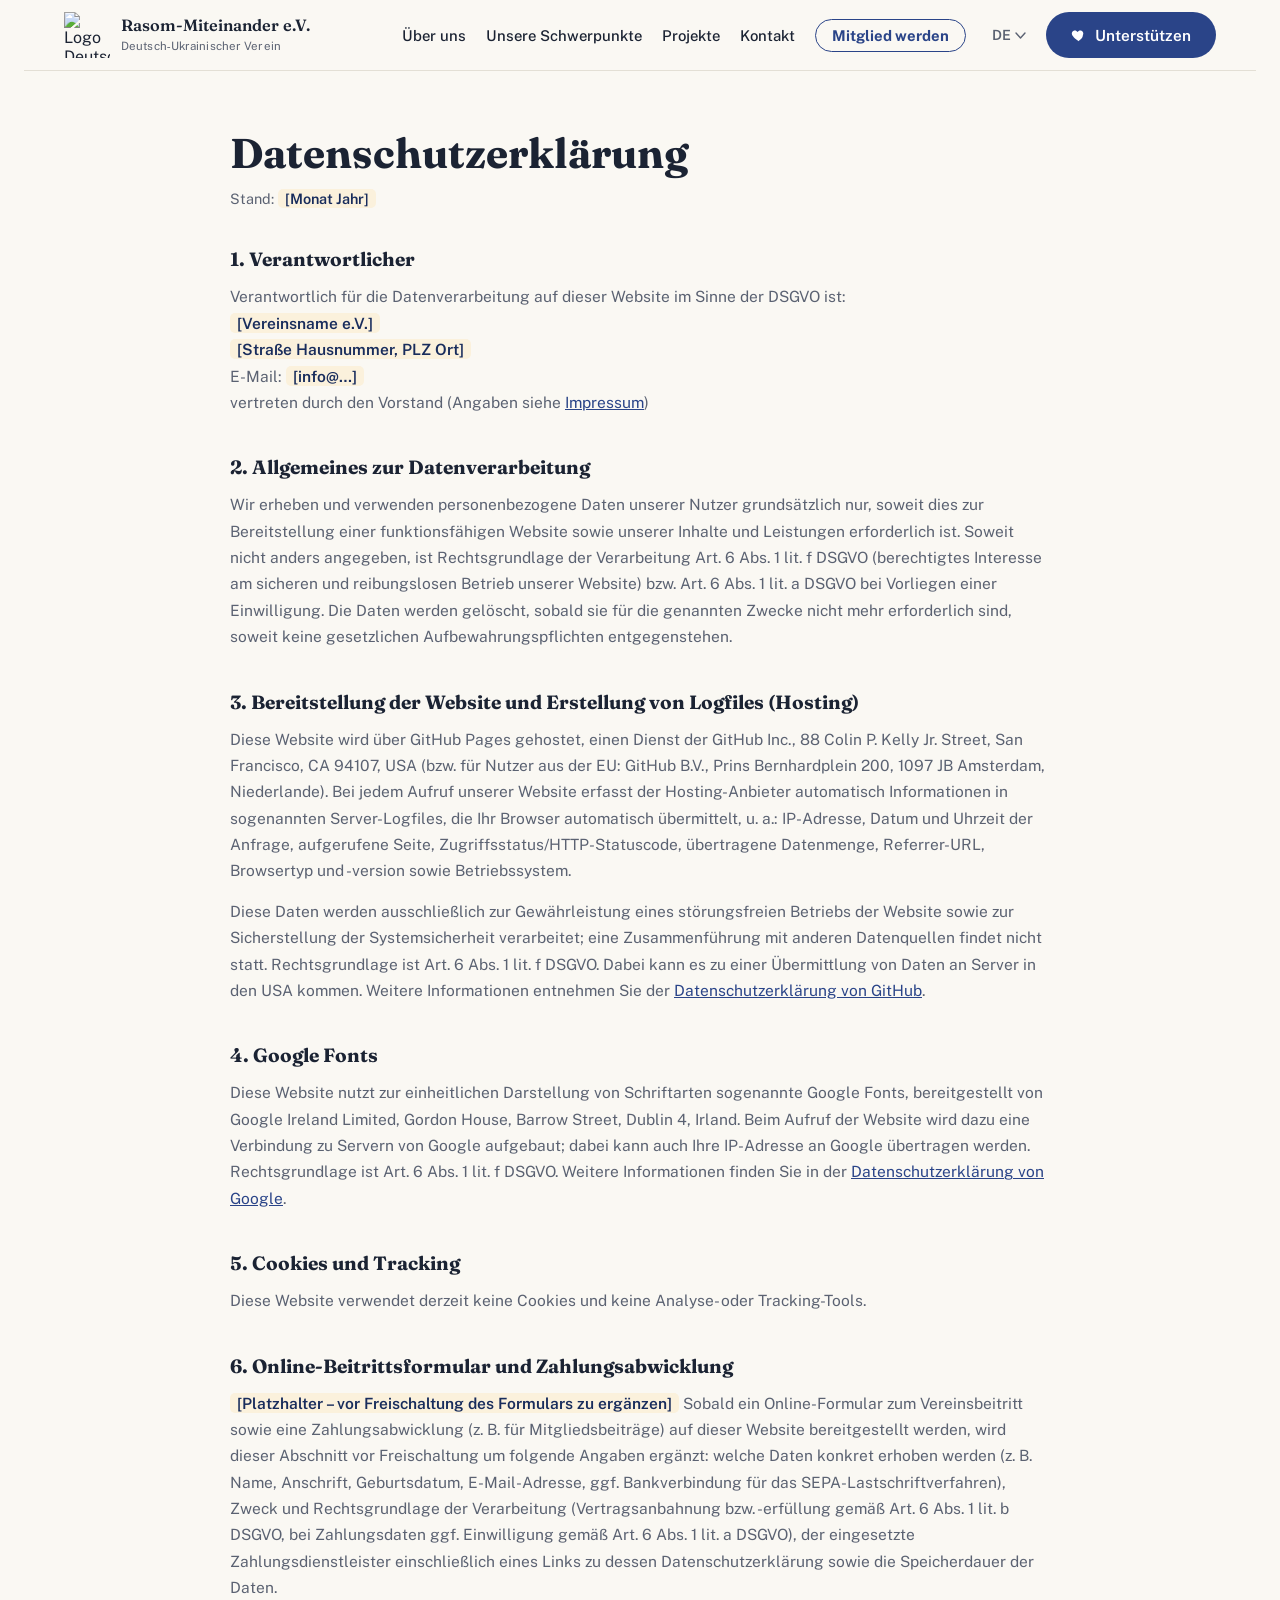
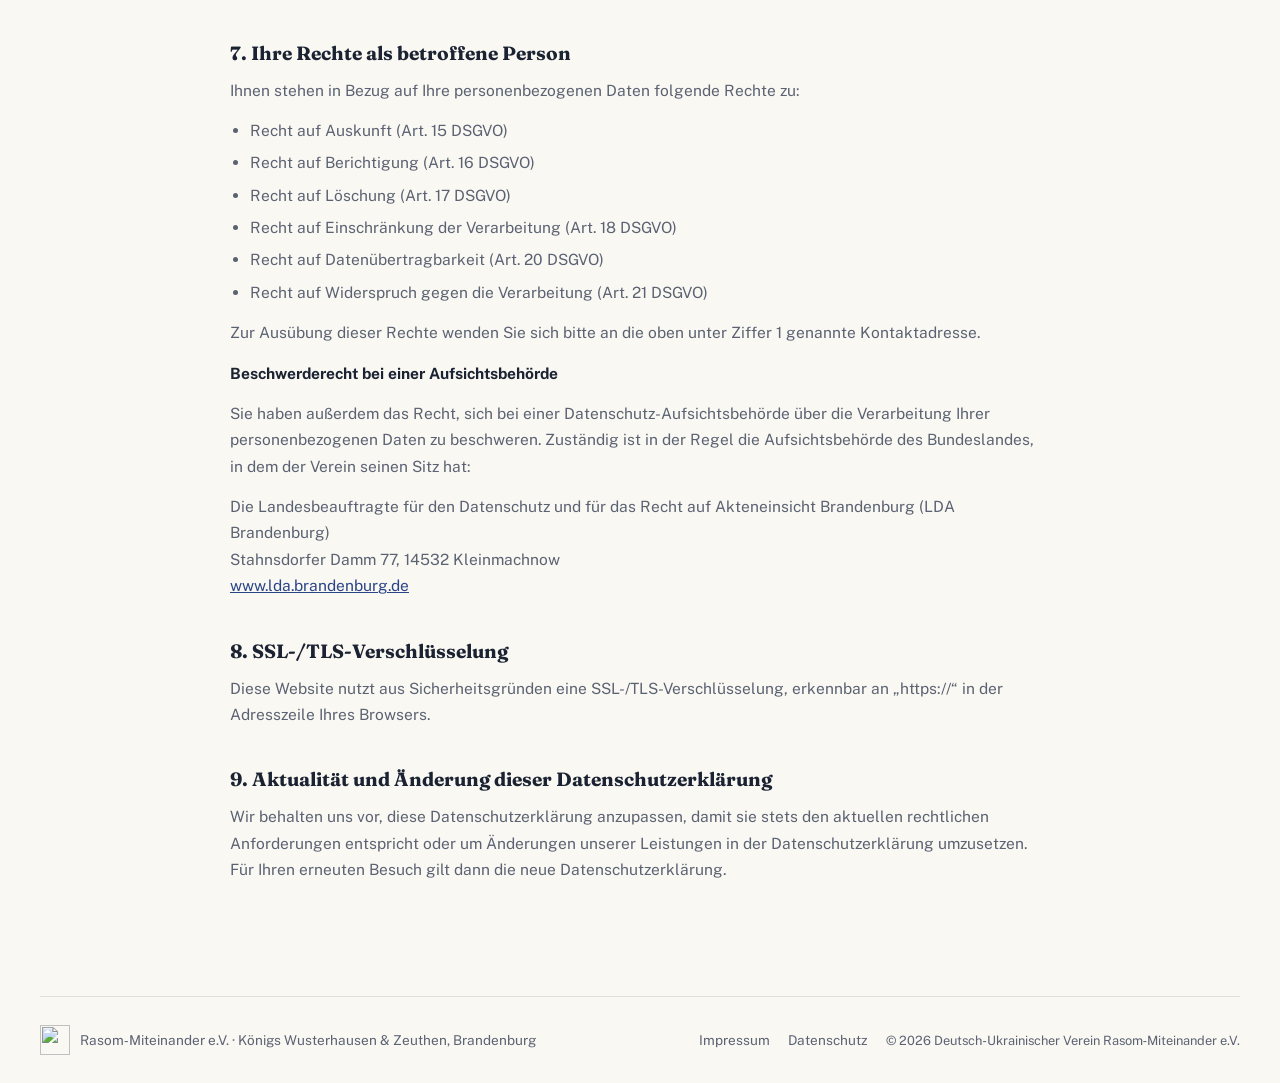
==== datenschutz/index.html @ 10c61453 "Add Mitglied-werden membership page and clean URL structure - Restructure site to root-relative clea" ====
<!DOCTYPE html>
<html lang="de">
<head>
<meta charset="UTF-8">
<meta name="viewport" content="width=device-width, initial-scale=1.0">
<title>Datenschutzerklärung – Rasom-Miteinander e.V.</title>
<meta name="description" content="Datenschutzerklärung des Deutsch-Ukrainischen Vereins Rasom-Miteinander e.V.">
<link rel="preconnect" href="https://fonts.googleapis.com">
<link rel="preconnect" href="https://fonts.gstatic.com" crossorigin>
<link href="https://fonts.googleapis.com/css2?family=Fraunces:opsz,wght@9..144,400;9..144,500;9..144,600;9..144,700&family=Public+Sans:wght@400;500;600;700&display=swap" rel="stylesheet">
<link rel="stylesheet" href="/css/style.css">
</head>
<body>
<header>
  <input type="checkbox" id="nav-toggle" class="menu-toggle">
  <div class="nav-row">
    <a class="brand" href="/" aria-label="Rasom-Miteinander e.V. – Startseite">
      <img src="/images/logo.png" alt="Logo Deutsch-Ukrainischer Verein Rasom-Miteinander e.V.">
      <span>
        <span class="brand-name" style="display:block;">Rasom&#8209;Miteinander e.V.</span>
        <span class="brand-sub">Deutsch&#8209;Ukrainischer Verein</span>
      </span>
    </a>
    <nav class="primary-nav" aria-label="Hauptnavigation">
      <a href="/#ueber-uns" data-i18n="nav.about">Über uns</a>
      <a href="/#schwerpunkte" data-i18n="nav.schwerpunkte">Unsere Schwerpunkte</a>
      <a href="/#" data-i18n="nav.projekte">Projekte</a>
      <a href="/#" data-i18n="nav.kontakt">Kontakt</a>
      <a href="/mitglied-werden/" class="nav-cta-mitglied" data-i18n="nav.mitglied">Mitglied werden</a>
    </nav>
    <div class="header-actions">
      <button type="button" class="lang" id="lang-toggle" aria-label="Sprache wechseln: Deutsch / Українська">
        <span id="lang-label">DE</span>
        <svg width="11" height="7" viewBox="0 0 11 7" fill="none"><path d="M1 1L5.5 6L10 1" stroke="currentColor" stroke-width="1.4" stroke-linecap="round" stroke-linejoin="round"/></svg>
      </button>
      <a class="btn btn-primary" href="/#unterstuetzen" aria-label="Unterstützen">
        <svg width="15" height="15" viewBox="0 0 24 24" fill="currentColor"><path d="M12 21s-7.2-4.6-10-9.3C.3 8.6 1.6 4.9 5 4c2.2-.6 4.3.5 5.5 2.3C11.7 4.5 13.8 3.4 16 4c3.4.9 4.7 4.6 3 7.7C19.2 16.4 12 21 12 21z"/></svg>
        <span class="btn-label" data-i18n="header.donate">Unterstützen</span>
      </a>
      <label class="hamburger" for="nav-toggle" aria-label="Menü öffnen">
        <svg width="22" height="22" viewBox="0 0 24 24" fill="none"><path d="M3 6h18M3 12h18M3 18h18" stroke="currentColor" stroke-width="2" stroke-linecap="round"/></svg>
      </label>
    </div>
  </div>
</header>

<main>
  <section class="legal-page">
    <div class="wrap">
      <h1>Datenschutzerklärung</h1>
      <p class="legal-updated">Stand: <span class="legal-placeholder">[Monat Jahr]</span></p>

      <h2>1. Verantwortlicher</h2>
      <p>
        Verantwortlich für die Datenverarbeitung auf dieser Website im Sinne der DSGVO ist:<br>
        <span class="legal-placeholder">[Vereinsname e.V.]</span><br>
        <span class="legal-placeholder">[Straße Hausnummer, PLZ Ort]</span><br>
        E-Mail: <span class="legal-placeholder">[info@…]</span><br>
        vertreten durch den Vorstand (Angaben siehe <a href="/impressum/">Impressum</a>)
      </p>

      <h2>2. Allgemeines zur Datenverarbeitung</h2>
      <p>Wir erheben und verwenden personenbezogene Daten unserer Nutzer grundsätzlich nur, soweit dies zur Bereitstellung einer funktionsfähigen Website sowie unserer Inhalte und Leistungen erforderlich ist. Soweit nicht anders angegeben, ist Rechtsgrundlage der Verarbeitung Art. 6 Abs. 1 lit. f DSGVO (berechtigtes Interesse am sicheren und reibungslosen Betrieb unserer Website) bzw. Art. 6 Abs. 1 lit. a DSGVO bei Vorliegen einer Einwilligung. Die Daten werden gelöscht, sobald sie für die genannten Zwecke nicht mehr erforderlich sind, soweit keine gesetzlichen Aufbewahrungspflichten entgegenstehen.</p>

      <h2>3. Bereitstellung der Website und Erstellung von Logfiles (Hosting)</h2>
      <p>Diese Website wird über GitHub Pages gehostet, einen Dienst der GitHub Inc., 88 Colin P. Kelly Jr. Street, San Francisco, CA 94107, USA (bzw. für Nutzer aus der EU: GitHub B.V., Prins Bernhardplein 200, 1097 JB Amsterdam, Niederlande). Bei jedem Aufruf unserer Website erfasst der Hosting-Anbieter automatisch Informationen in sogenannten Server-Logfiles, die Ihr Browser automatisch übermittelt, u. a.: IP-Adresse, Datum und Uhrzeit der Anfrage, aufgerufene Seite, Zugriffsstatus/HTTP-Statuscode, übertragene Datenmenge, Referrer-URL, Browsertyp und -version sowie Betriebssystem.</p>
      <p>Diese Daten werden ausschließlich zur Gewährleistung eines störungsfreien Betriebs der Website sowie zur Sicherstellung der Systemsicherheit verarbeitet; eine Zusammenführung mit anderen Datenquellen findet nicht statt. Rechtsgrundlage ist Art. 6 Abs. 1 lit. f DSGVO. Dabei kann es zu einer Übermittlung von Daten an Server in den USA kommen. Weitere Informationen entnehmen Sie der <a href="https://docs.github.com/site-policy/privacy-policies/github-privacy-statement" target="_blank" rel="noopener">Datenschutzerklärung von GitHub</a>.</p>

      <h2>4. Google Fonts</h2>
      <p>Diese Website nutzt zur einheitlichen Darstellung von Schriftarten sogenannte Google Fonts, bereitgestellt von Google Ireland Limited, Gordon House, Barrow Street, Dublin 4, Irland. Beim Aufruf der Website wird dazu eine Verbindung zu Servern von Google aufgebaut; dabei kann auch Ihre IP-Adresse an Google übertragen werden. Rechtsgrundlage ist Art. 6 Abs. 1 lit. f DSGVO. Weitere Informationen finden Sie in der <a href="https://policies.google.com/privacy" target="_blank" rel="noopener">Datenschutzerklärung von Google</a>.</p>

      <h2>5. Cookies und Tracking</h2>
      <p>Diese Website verwendet derzeit keine Cookies und keine Analyse- oder Tracking-Tools.</p>

      <h2>6. Online-Beitrittsformular und Zahlungsabwicklung</h2>
      <p><span class="legal-placeholder">[Platzhalter – vor Freischaltung des Formulars zu ergänzen]</span> Sobald ein Online-Formular zum Vereinsbeitritt sowie eine Zahlungsabwicklung (z. B. für Mitgliedsbeiträge) auf dieser Website bereitgestellt werden, wird dieser Abschnitt vor Freischaltung um folgende Angaben ergänzt: welche Daten konkret erhoben werden (z. B. Name, Anschrift, Geburtsdatum, E-Mail-Adresse, ggf. Bankverbindung für das SEPA-Lastschriftverfahren), Zweck und Rechtsgrundlage der Verarbeitung (Vertragsanbahnung bzw. -erfüllung gemäß Art. 6 Abs. 1 lit. b DSGVO, bei Zahlungsdaten ggf. Einwilligung gemäß Art. 6 Abs. 1 lit. a DSGVO), der eingesetzte Zahlungsdienstleister einschließlich eines Links zu dessen Datenschutzerklärung sowie die Speicherdauer der Daten.</p>

      <h2>7. Ihre Rechte als betroffene Person</h2>
      <p>Ihnen stehen in Bezug auf Ihre personenbezogenen Daten folgende Rechte zu:</p>
      <ul>
        <li>Recht auf Auskunft (Art. 15 DSGVO)</li>
        <li>Recht auf Berichtigung (Art. 16 DSGVO)</li>
        <li>Recht auf Löschung (Art. 17 DSGVO)</li>
        <li>Recht auf Einschränkung der Verarbeitung (Art. 18 DSGVO)</li>
        <li>Recht auf Datenübertragbarkeit (Art. 20 DSGVO)</li>
        <li>Recht auf Widerspruch gegen die Verarbeitung (Art. 21 DSGVO)</li>
      </ul>
      <p>Zur Ausübung dieser Rechte wenden Sie sich bitte an die oben unter Ziffer 1 genannte Kontaktadresse.</p>

      <p><strong>Beschwerderecht bei einer Aufsichtsbehörde</strong></p>
      <p>Sie haben außerdem das Recht, sich bei einer Datenschutz-Aufsichtsbehörde über die Verarbeitung Ihrer personenbezogenen Daten zu beschweren. Zuständig ist in der Regel die Aufsichtsbehörde des Bundeslandes, in dem der Verein seinen Sitz hat:</p>
      <p>Die Landesbeauftragte für den Datenschutz und für das Recht auf Akteneinsicht Brandenburg (LDA Brandenburg)<br>
      Stahnsdorfer Damm 77, 14532 Kleinmachnow<br>
      <a href="https://www.lda.brandenburg.de" target="_blank" rel="noopener">www.lda.brandenburg.de</a></p>

      <h2>8. SSL-/TLS-Verschlüsselung</h2>
      <p>Diese Website nutzt aus Sicherheitsgründen eine SSL-/TLS-Verschlüsselung, erkennbar an „https://“ in der Adresszeile Ihres Browsers.</p>

      <h2>9. Aktualität und Änderung dieser Datenschutzerklärung</h2>
      <p>Wir behalten uns vor, diese Datenschutzerklärung anzupassen, damit sie stets den aktuellen rechtlichen Anforderungen entspricht oder um Änderungen unserer Leistungen in der Datenschutzerklärung umzusetzen. Für Ihren erneuten Besuch gilt dann die neue Datenschutzerklärung.</p>
    </div>
  </section>
</main>

<footer>
  <div class="wrap" style="display:flex;flex-wrap:wrap;gap:16px;align-items:center;justify-content:space-between;width:100%;">
    <div class="footer-brand">
      <img src="/images/logo.png" alt="">
      <span data-i18n="footer.tagline">Rasom&#8209;Miteinander e.V. &middot; Königs Wusterhausen &amp; Zeuthen, Brandenburg</span>
    </div>
    <div class="footer-legal">
      <a href="/impressum/">Impressum</a>
      <a href="/datenschutz/">Datenschutz</a>
      <small data-i18n="footer.copy">&copy; 2026 Deutsch&#8209;Ukrainischer Verein Rasom&#8209;Miteinander e.V.</small>
    </div>
  </div>
</footer>
<script src="/js/main.js"></script>
</body>
</html>
---- css/style.css ----
:root{
    --bg:#FAF8F3;
    --surface:#FFFFFF;
    --surface-alt:#EFF2F8;
    --border:#E3DFD5;
    --text:#1B2333;
    --text-muted:#5B6272;
    --primary:#2A4488;
    --primary-dark:#182C5C;
    --primary-tint:#EAEFFA;
    --accent:#CE9A2E;
    --accent-tint:#FBF1DC;
    --shadow: 0 18px 40px -22px rgba(27,35,51,0.28);
    color-scheme: light;

    /* hero photo dissolve masks: 1 = horizontal fade that finishes in the empty area before the first person, 2 = very light top/bottom softening (keeps tower tip + feet fully visible), 3 = gentle organic edge */
    --hero-mask-1: linear-gradient(100deg,
        rgba(0,0,0,0) 0%, rgba(0,0,0,0) 2%,
        rgba(0,0,0,0.22) 5%, rgba(0,0,0,0.55) 8%,
        rgba(0,0,0,0.86) 11%, rgba(0,0,0,1) 15%,
        rgba(0,0,0,1) 100%);
    --hero-mask-2: linear-gradient(to bottom,
        rgba(0,0,0,0.72) 0%, rgba(0,0,0,0.93) 3%,
        rgba(0,0,0,1) 8%, rgba(0,0,0,1) 93%,
        rgba(0,0,0,0.88) 97%, rgba(0,0,0,0.7) 100%);
    --hero-mask-3: url("[data-uri]");
  }
  @media (prefers-color-scheme: dark){
    :root:not([data-theme="light"]){
      --bg:#12151C;
      --surface:#1B202B;
      --surface-alt:#212836;
      --border:#323A4A;
      --text:#EEF0F4;
      --text-muted:#A7ADBB;
      --primary:#7C93D6;
      --primary-dark:#AFC0EA;
      --primary-tint:#232B41;
      --accent:#E4B85B;
      --accent-tint:#2E2A1D;
      --shadow: 0 18px 40px -20px rgba(0,0,0,0.55);
      color-scheme: dark;
    }
  }
  :root[data-theme="dark"]{
    --bg:#12151C;
    --surface:#1B202B;
    --surface-alt:#212836;
    --border:#323A4A;
    --text:#EEF0F4;
    --text-muted:#A7ADBB;
    --primary:#7C93D6;
    --primary-dark:#AFC0EA;
    --primary-tint:#232B41;
    --accent:#E4B85B;
    --accent-tint:#2E2A1D;
    --shadow: 0 18px 40px -20px rgba(0,0,0,0.55);
    color-scheme: dark;
  }

  *{box-sizing:border-box;}
  body{
    margin:0;
    background:var(--bg);
    color:var(--text);
    font-family:"Public Sans", -apple-system, BlinkMacSystemFont, "Segoe UI", sans-serif;
    -webkit-font-smoothing:antialiased;
    padding-inline: clamp(16px, 4vw, 40px);
  }
  h1,h2,h3{
    font-family:"Fraunces", Georgia, "Times New Roman", serif;
    color:var(--text);
    margin:0;
    text-wrap:balance;
  }
  p{margin:0;}
  a{color:inherit;}
  img{max-width:100%;display:block;}
  .wrap{max-width:1240px;margin-inline:auto;}
  .eyebrow{
    font-size:0.78rem;
    font-weight:700;
    letter-spacing:0.11em;
    text-transform:uppercase;
    color:var(--accent);
  }
  .btn{
    display:inline-flex;
    align-items:center;
    gap:9px;
    padding:13px 24px;
    border-radius:999px;
    font-weight:600;
    font-size:0.96rem;
    text-decoration:none;
    border:1.5px solid transparent;
    cursor:pointer;
    white-space:nowrap;
  }
  .btn-primary{background:var(--primary);color:#fff;}
  .btn-primary:hover{background:var(--primary-dark);}
  .btn-ghost{background:transparent;color:var(--text);border-color:var(--border);}
  .btn-ghost:hover{border-color:var(--primary);color:var(--primary);}
  .btn svg{flex:none;}

  /* ---------- header ---------- */
  header{
    position:sticky;
    top: env(safe-area-inset-top, 0px);
    z-index:40;
    background:var(--bg);
    border-bottom:1px solid var(--border);
    margin-inline: clamp(-16px, -4vw, -40px);
    padding-inline: clamp(16px, 4vw, 40px);
  }
  .nav-row{
    max-width:1240px;
    margin-inline:auto;
    display:flex;
    align-items:center;
    gap:22px;
    padding-block:12px;
  }
  .brand{
    display:flex;
    align-items:center;
    gap:11px;
    text-decoration:none;
    margin-right:auto;
  }
  .brand img{height:46px;width:46px;object-fit:contain;flex:none;}
  .brand-name{
    font-family:"Fraunces", serif;
    font-weight:600;
    font-size:1.02rem;
    line-height:1.15;
    color:var(--text);
  }
  .brand-sub{
    font-size:0.72rem;
    color:var(--text-muted);
    letter-spacing:0.01em;
  }
  nav.primary-nav{display:flex;align-items:center;gap:20px;}
  nav.primary-nav a{
    font-size:0.93rem;
    font-weight:500;
    text-decoration:none;
    color:var(--text);
    white-space:nowrap;
  }
  nav.primary-nav a:hover{color:var(--primary);}
  nav.primary-nav a.nav-cta-mitglied{
    color:var(--primary);
    font-weight:700;
    border:1.5px solid var(--primary);
    border-radius:999px;
    padding:7px 16px;
    transition:background .15s ease,color .15s ease;
  }
  nav.primary-nav a.nav-cta-mitglied:hover{background:var(--primary);color:#fff;}
  .lang{
    display:flex;
    align-items:center;
    gap:4px;
    font-size:0.88rem;
    font-weight:600;
    color:var(--text-muted);
    padding:8px 4px;
    background:none;
    border:none;
    font-family:inherit;
    cursor:pointer;
    border-radius:8px;
  }
  .lang:hover{background:var(--surface-alt);color:var(--primary);}
  .header-actions{display:flex;align-items:center;gap:16px;}
  .menu-toggle{display:none;}
  .hamburger{
    display:none;
    cursor:pointer;
    padding:8px;
    border-radius:8px;
    color:var(--text);
  }
  .hamburger:hover{background:var(--surface-alt);}

  @media (max-width:1180px){
    nav.primary-nav{
      position:absolute;
      left:0;right:0;top:100%;
      background:var(--bg);
      border-bottom:1px solid var(--border);
      flex-direction:column;
      align-items:flex-start;
      gap:2px;
      padding-block:0;
      padding-inline: clamp(16px,4vw,40px);
      max-height:0;
      overflow:hidden;
      visibility:hidden;
      opacity:0;
      transition:max-height .22s ease, opacity .18s ease, padding-block .22s ease;
    }
    nav.primary-nav a{padding:9px 0;width:100%;}
    nav.primary-nav a.nav-cta-mitglied{border:none;padding:9px 0;}
    nav.primary-nav a.nav-cta-mitglied:hover{background:none;color:var(--primary-dark);}
    .menu-toggle:checked ~ .nav-row nav.primary-nav{
      max-height:420px;
      padding-block:6px 16px;
      visibility:visible;
      opacity:1;
    }
    .hamburger{display:flex;}
    .lang{display:none;}
    .nav-row{gap:10px;}
    .header-actions{gap:8px;}
  }

  @media (max-width:480px){
    .brand-sub{display:none;}
    .brand img{height:38px;width:38px;}
    .brand-name{font-size:0.94rem;}
    header .btn-primary{padding:11px;border-radius:50%;}
    header .btn-primary .btn-label{display:none;}
  }

  /* ---------- hero ---------- */
  .hero{padding-block: clamp(26px,4.4vw,46px); overflow:hidden;}
  .hero-grid{
    display:flex;
    flex-direction:column;
    gap:26px;
    position:relative;
  }
  .hero-copy{
    position:relative;
    z-index:2;
    display:flex;
    flex-direction:column;
    gap:16px;
    max-width:560px;
  }
  .hero h1{
    font-size:clamp(1.9rem, 3.1vw + 1rem, 2.85rem);
    font-weight:600;
    line-height:1.12;
    letter-spacing:-0.01em;
  }
  .hero-rule{display:block;height:10px;width:132px;}
  .hero-tagline{
    font-family:"Fraunces", serif;
    font-weight:500;
    font-size:1.03rem;
    color:var(--primary);
    line-height:1.4;
  }
  .hero-desc{
    font-size:0.98rem;
    line-height:1.6;
    color:var(--text-muted);
    max-width:48ch;
  }
  .hero-actions{display:flex;flex-wrap:wrap;gap:12px;margin-top:4px;}

  /* photo dissolves into the page background instead of sitting in a framed card */
  .hero-photo{
    position:relative;
    z-index:1;
    width:100%;
    aspect-ratio:1.193;
    pointer-events:none;
  }
  .hero-photo img{
    width:100%;height:100%;object-fit:cover;object-position:0% 0%;
    display:block;
    -webkit-mask-image: var(--hero-mask-1), var(--hero-mask-3);
    mask-image: var(--hero-mask-1), var(--hero-mask-3);
    -webkit-mask-repeat:no-repeat, no-repeat;
    mask-repeat:no-repeat, no-repeat;
    -webkit-mask-size:100% 100%, 100% 100%;
    mask-size:100% 100%, 100% 100%;
    -webkit-mask-position:center, center;
    mask-position:center, center;
    -webkit-mask-composite: source-in, source-in;
    mask-composite: intersect, intersect;
  }
  .hero-heart{
    position:absolute;
    top:2%;
    right:6%;
    width:clamp(42px,6vw,58px);
    height:auto;
    z-index:3;
    pointer-events:none;
  }

  @media (min-width:861px){
    .hero-grid{
      display:flex;
      flex-direction:row;
      align-items:center;
      min-height:clamp(400px,50vh,560px);
    }
    .hero-copy{flex:0 0 auto;}
    .hero-photo{
      position:absolute;
      top:-4%;
      bottom:-4%;
      right:-2%;
      left:auto;
      width:auto;
      aspect-ratio:1.193;
    }
    .hero-photo img{
      -webkit-mask-image: var(--hero-mask-1), var(--hero-mask-2), var(--hero-mask-3);
      mask-image: var(--hero-mask-1), var(--hero-mask-2), var(--hero-mask-3);
      -webkit-mask-repeat:no-repeat, no-repeat, no-repeat;
      mask-repeat:no-repeat, no-repeat, no-repeat;
      -webkit-mask-size:100% 100%, 100% 100%, 100% 100%;
      mask-size:100% 100%, 100% 100%, 100% 100%;
      -webkit-mask-position:center, center, center;
      mask-position:center, center, center;
      -webkit-mask-composite: source-in, source-in, source-in;
      mask-composite: intersect, intersect, intersect;
    }
  }

  /* ---------- community banner (photo + quote) ---------- */
  .community-banner{
    position:relative;
    overflow:hidden;
    margin-inline: clamp(-16px, -4vw, -40px);
    aspect-ratio: 2000 / 425;
    max-height:340px;
  }
  .community-banner img{
    position:absolute;
    inset:0;
    width:100%;
    height:100%;
    object-fit:cover;
    object-position:76% 46%;
    display:block;
  }
  /* very light, almost-white wash over the whole photo for a softer, fresher feel (no darkening) */
  .community-banner::after{
    content:"";
    position:absolute;
    inset:0;
    z-index:1;
    background:rgba(255,255,255,0.07);
    pointer-events:none;
  }
  /* soft dark gradient only on the left, under the text — fully gone by the middle of the photo */
  .community-banner::before{
    content:"";
    position:absolute;
    inset:0;
    z-index:1;
    background:linear-gradient(to right,
      rgba(10,15,26,0.44) 0%,
      rgba(10,15,26,0.24) 22%,
      rgba(10,15,26,0.08) 38%,
      rgba(10,15,26,0) 50%);
    pointer-events:none;
  }
  .community-banner-copy{
    position:relative;
    z-index:2;
    height:100%;
    display:flex;
    flex-direction:column;
    justify-content:center;
    gap:clamp(10px,1.6vw,16px);
    max-width:640px;
    padding-inline:clamp(20px,4.4vw,56px);
  }
  .community-banner-copy h2{
    color:#fff;
    font-size:clamp(1.25rem, 1.3vw + 0.9rem, 1.95rem);
    font-weight:600;
    line-height:1.26;
    letter-spacing:-0.005em;
    text-shadow:0 3px 22px rgba(0,0,0,0.38);
  }
  .community-banner-copy .hero-rule path:first-child{stroke:#fff;opacity:0.92;}
  .community-banner-copy .hero-rule path:last-child{stroke:var(--accent);}
  .community-banner-copy p{
    color:rgba(255,255,255,0.94);
    font-size:clamp(0.84rem, 0.5vw + 0.73rem, 1rem);
    line-height:1.55;
    max-width:42ch;
    text-shadow:0 2px 14px rgba(0,0,0,0.32);
  }

  @media (max-width:900px){
    .community-banner{aspect-ratio:auto;height:clamp(210px, 37vw, 340px);}
    .community-banner img{object-position:70% 47%;}
    .community-banner::before{
      background:linear-gradient(to right,
        rgba(10,15,26,0.5) 0%,
        rgba(10,15,26,0.28) 26%,
        rgba(10,15,26,0.1) 42%,
        rgba(10,15,26,0) 56%);
    }
    .community-banner-copy{max-width:480px;}
  }

  @media (max-width:600px){
    .community-banner{height:clamp(230px, 46vw, 300px);}
    .community-banner img{object-position:94% 45%;}
    .community-banner::before{
      background:linear-gradient(to right,
        rgba(8,12,22,0.62) 0%,
        rgba(8,12,22,0.4) 32%,
        rgba(8,12,22,0.16) 52%,
        rgba(8,12,22,0) 68%);
    }
    .community-banner-copy{
      max-width:none;
      padding-inline:clamp(18px,6vw,28px);
    }
    .community-banner-copy h2{font-size:clamp(1.4rem, 5vw + 0.4rem, 1.8rem);}
    .community-banner-copy p{font-size:0.86rem;}
  }

  /* ---------- schwerpunkte ---------- */
  .schwerpunkte{padding-block:clamp(52px,7vw,84px);}
  .section-head{text-align:center;max-width:640px;margin-inline:auto;display:flex;flex-direction:column;gap:10px;margin-bottom:clamp(30px,4vw,46px);}
  .section-head h2{font-size:clamp(1.7rem,2vw + 1rem,2.3rem);font-weight:600;}
  .card-grid{
    display:grid;
    grid-template-columns:repeat(auto-fit, minmax(250px,1fr));
    gap:26px;
  }
  .card{
    background:var(--surface);
    border:1px solid var(--border);
    border-radius:20px;
    overflow:hidden;
    display:flex;
    flex-direction:column;
    box-shadow:var(--shadow);
  }
  .card-photo{aspect-ratio:4/3;overflow:hidden;background:var(--surface-alt);}
  .card-photo img{width:100%;height:100%;object-fit:cover;}
  .card-body{padding:20px 22px 24px;display:flex;flex-direction:column;gap:10px;flex:1;}
  .card-icon{
    width:38px;height:38px;border-radius:11px;
    display:flex;align-items:center;justify-content:center;
    background:var(--primary-tint);color:var(--primary);
    flex:none;
  }
  .card-icon.accent{background:var(--accent-tint);color:var(--accent);}
  .card-title-row{display:flex;align-items:center;gap:11px;}
  .card-body h3{font-size:1.08rem;font-weight:600;line-height:1.3;}
  .card-body p{font-size:0.91rem;line-height:1.55;color:var(--text-muted);flex:1;}
  .card-link{
    display:inline-flex;align-items:center;gap:6px;
    font-size:0.89rem;font-weight:600;color:var(--primary);
    text-decoration:none;margin-top:2px;
  }
  .card-link svg{transition:transform .15s ease;}
  .card-link:hover svg{transform:translateX(3px);}

  /* rotate a card photo 90° clockwise via CSS only, sized so it still fully covers its 4:3 box with no gaps */
  .card-photo.is-rotated{position:relative;}
  .card-photo.is-rotated img{
    position:absolute;
    top:50%;left:50%;
    width:75%;
    height:133.334%;
    object-fit:cover;
    transform:translate(-50%,-50%) rotate(90deg);
    transform-origin:center center;
  }

  /* ---------- about / über uns ---------- */
  .about{padding-block:clamp(52px,7vw,84px);}
  .about-grid{
    display:grid;
    grid-template-columns:1fr;
    gap:32px;
    align-items:center;
  }
  .about-photo{
    aspect-ratio:4/3;
    border-radius:28px;
    background:linear-gradient(135deg, var(--primary-tint), var(--accent-tint));
    display:flex;
    align-items:center;
    justify-content:center;
    overflow:hidden;
  }
  .about-photo img{
    width:100%;
    height:100%;
    object-fit:cover;
    display:block;
  }
  .about-photo-placeholder{
    display:flex;
    flex-direction:column;
    align-items:center;
    gap:10px;
    font-size:0.85rem;
    font-weight:600;
    color:var(--text-muted);
  }
  .about-copy{display:flex;flex-direction:column;gap:16px;}
  .about-copy h2{font-size:clamp(1.7rem,2vw + 1rem,2.3rem);font-weight:600;}
  .about-copy p{color:var(--primary);font-size:1rem;line-height:1.7;}
  @media (min-width:900px){
    .about-grid{grid-template-columns:1fr 1fr;gap:56px;}
  }

  /* ---------- veranstaltungen (events carousel) ---------- */
  .events{padding-block:clamp(52px,7vw,84px);}
  .events-head{
    display:flex;
    align-items:flex-end;
    justify-content:space-between;
    gap:20px;
  }
  .events-head-text{display:flex;flex-direction:column;gap:10px;}
  .events-head-text h2{font-size:clamp(1.7rem,2vw + 1rem,2.3rem);font-weight:600;}
  .events-head-text p{color:var(--text-muted);font-size:0.98rem;}
  .events-nav{display:flex;gap:10px;flex:none;}
  .events-arrow{
    width:42px;height:42px;border-radius:50%;
    border:1px solid var(--border);
    background:var(--surface);
    color:var(--text);
    display:flex;align-items:center;justify-content:center;
    cursor:pointer;
    padding:0;
    transition:border-color .15s ease, color .15s ease;
  }
  .events-arrow:hover{border-color:var(--primary);color:var(--primary);}
  .events-arrow:disabled{opacity:0.35;cursor:default;}
  .events-arrow:disabled:hover{border-color:var(--border);color:var(--text);}

  .events-track{
    display:flex;
    gap:26px;
    margin-top:clamp(30px,4vw,40px);
    overflow-x:auto;
    scroll-snap-type:x mandatory;
    scroll-behavior:smooth;
    -webkit-overflow-scrolling:touch;
    scrollbar-width:none;
    padding-bottom:2px;
  }
  .events-track::-webkit-scrollbar{display:none;}

  .event-card{
    flex:0 0 calc((100% - 52px) / 3);
    scroll-snap-align:start;
    background:var(--surface);
    border:1px solid var(--border);
    border-radius:20px;
    overflow:hidden;
    box-shadow:var(--shadow);
    display:flex;
    flex-direction:column;
  }
  .event-photo{
    aspect-ratio:4/3;
    background:linear-gradient(135deg, var(--primary-tint), var(--accent-tint));
    flex:none;
    overflow:hidden;
  }
  .event-photo img{
    width:100%;
    height:100%;
    object-fit:cover;
    display:block;
  }
  .event-body{
    height:204px;
    padding:20px 22px 24px;
    display:flex;
    flex-direction:column;
    gap:8px;
  }
  .event-date{
    display:block;
    font-size:0.82rem;
    font-weight:600;
    color:var(--text-muted);
    min-height:1.3em;
  }
  .event-title{
    font-size:1.08rem;
    font-weight:600;
    line-height:1.3;
    min-height:2.6em;
    display:-webkit-box;
    -webkit-line-clamp:2;
    -webkit-box-orient:vertical;
    overflow:hidden;
  }
  .event-desc{
    font-size:0.91rem;
    line-height:1.55;
    color:var(--text-muted);
    min-height:2.8em;
    display:-webkit-box;
    -webkit-line-clamp:2;
    -webkit-box-orient:vertical;
    overflow:hidden;
  }
  .event-link{margin-top:auto;}

  @media (max-width:900px){
    .event-card{flex:0 0 calc((100% - 26px) / 2);}
  }
  @media (max-width:640px){
    .events-head{align-items:center;}
    .events-head-text p{font-size:0.9rem;}
    .event-card{flex:0 0 100%;}
    .events-track{gap:18px;}
  }

  /* ---------- banner ---------- */
  .banner-wrap{padding-block: clamp(8px,2vw,20px) clamp(52px,7vw,84px);}
  .banner{
    background:var(--surface-alt);
    border-radius:26px;
    padding:clamp(26px,4vw,44px);
    display:flex;
    flex-wrap:wrap;
    gap:clamp(24px,4vw,40px);
    align-items:center;
    justify-content:space-between;
  }
  .banner-copy{display:flex;flex-direction:column;gap:10px;max-width:420px;flex:1 1 320px;}
  .banner-copy h2{font-size:clamp(1.35rem,1.4vw + 1rem,1.7rem);font-weight:600;}
  .banner-copy p{color:var(--text-muted);font-size:0.94rem;line-height:1.55;}
  .banner-feats{display:flex;gap:clamp(20px,3vw,36px);flex-wrap:wrap;}
  .feat{display:flex;flex-direction:column;align-items:center;text-align:center;gap:8px;width:118px;}
  .feat-icon{
    width:46px;height:46px;border-radius:50%;
    background:var(--surface);border:1px solid var(--border);
    display:flex;align-items:center;justify-content:center;color:var(--primary);
  }
  .feat strong{font-size:0.85rem;font-weight:700;}
  .feat span{font-size:0.78rem;color:var(--text-muted);line-height:1.4;}

  /* ---------- footer ---------- */
  footer{
    border-top:1px solid var(--border);
    padding-block:28px;
    display:flex;
    flex-wrap:wrap;
    gap:16px;
    align-items:center;
    justify-content:space-between;
  }
  .footer-brand{display:flex;align-items:center;gap:10px;}
  .footer-brand img{height:30px;width:30px;object-fit:contain;}
  .footer-brand span{font-size:0.85rem;color:var(--text-muted);}
  footer small{font-size:0.8rem;color:var(--text-muted);}
  .footer-legal{display:flex;flex-wrap:wrap;align-items:center;gap:18px;}
  .footer-legal a{font-size:0.85rem;color:var(--text-muted);text-decoration:none;}
  .footer-legal a:hover{color:var(--primary);text-decoration:underline;}

  /* ---------- legal pages (impressum / datenschutz) ---------- */
  .legal-page{padding:56px 0 100px;}
  .legal-page .wrap{max-width:820px;}
  .legal-page h1{font-size:clamp(2rem,4vw,2.6rem);margin-bottom:8px;}
  .legal-page .legal-updated{color:var(--text-muted);font-size:0.9rem;margin-bottom:36px;}
  .legal-page h2{font-size:1.2rem;margin:40px 0 12px;}
  .legal-page h2:first-of-type{margin-top:0;}
  .legal-page p{color:var(--text-muted);line-height:1.7;margin:0 0 14px;font-size:0.97rem;}
  .legal-page ul{color:var(--text-muted);line-height:1.7;margin:0 0 14px;padding-left:20px;font-size:0.97rem;}
  .legal-page li{margin-bottom:6px;}
  .legal-page a{color:var(--primary);text-decoration:underline;}
  .legal-page strong{color:var(--text);}
  .legal-placeholder{background:var(--accent-tint);color:var(--primary-dark);padding:1px 7px;border-radius:5px;font-weight:600;}

  /* ---------- mitglied werden (membership page) ---------- */
  .mitglied-hero{padding:56px 0 8px;}
  .mitglied-hero .wrap{max-width:820px;}
  .mitglied-hero .eyebrow{color:var(--accent);font-weight:700;font-size:0.82rem;letter-spacing:0.06em;text-transform:uppercase;margin-bottom:10px;}
  .mitglied-hero h1{font-size:clamp(2rem,4vw,2.6rem);margin-bottom:14px;}
  .mitglied-hero p{color:var(--text-muted);line-height:1.7;font-size:1.02rem;max-width:680px;}

  .options-section{padding:28px 0 8px;}
  .options-section .wrap{max-width:820px;}
  .options-grid{display:grid;grid-template-columns:1fr 1fr;gap:20px;margin-top:8px;}
  .option-card{background:var(--surface);border:1px solid var(--border);border-radius:16px;padding:26px 24px;display:flex;flex-direction:column;gap:10px;box-shadow:var(--shadow);}
  .option-card.option-primary{border:2px solid var(--primary);}
  .option-card .option-tag{font-size:0.75rem;font-weight:700;letter-spacing:0.04em;text-transform:uppercase;color:var(--primary);}
  .option-card h3{font-size:1.15rem;margin:0;}
  .option-card p{color:var(--text-muted);font-size:0.93rem;line-height:1.6;margin:0 0 6px;flex-grow:1;}
  .option-card .btn{align-self:flex-start;}

  .mitglied-form-section{padding:40px 0 100px;}
  .mitglied-form-section .wrap{max-width:820px;}
  .form-card{background:var(--surface);border:1px solid var(--border);border-radius:16px;padding:32px clamp(20px,4vw,40px);box-shadow:var(--shadow);}
  .required-note{color:var(--text-muted);font-size:0.85rem;margin:0 0 28px;}
  .form-section{margin-bottom:38px;padding-bottom:30px;border-bottom:1px solid var(--border);}
  .form-section:last-of-type{border-bottom:none;margin-bottom:0;padding-bottom:0;}
  .form-section h2{font-size:1.15rem;margin:0 0 4px;}
  .form-section .section-desc{color:var(--text-muted);font-size:0.9rem;margin:0 0 18px;}
  .form-grid{display:grid;grid-template-columns:1fr 1fr;gap:16px 18px;}
  .field{display:flex;flex-direction:column;gap:6px;}
  .field.full{grid-column:1 / -1;}
  .field label{font-size:0.88rem;font-weight:600;color:var(--text);}
  .field label .opt{color:var(--text-muted);font-weight:400;}
  .field input[type="text"],
  .field input[type="email"],
  .field input[type="tel"],
  .field input[type="date"]{
    font-family:inherit;font-size:0.95rem;color:var(--text);
    padding:11px 13px;border:1px solid var(--border);border-radius:9px;background:var(--bg);
    transition:border-color .15s ease,box-shadow .15s ease;
  }
  .field input:focus{outline:none;border-color:var(--primary);box-shadow:0 0 0 3px var(--primary-tint);}
  .field input[readonly]{background:var(--surface-alt);color:var(--text-muted);}
  .field input.invalid,
  .checkbox-row.invalid,
  .radio-group.invalid{border-color:#C0392B;}
  .field-error{color:#C0392B;font-size:0.82rem;display:none;}
  .field-error.show{display:block;}
  .field-hint{color:var(--text-muted);font-size:0.82rem;margin:6px 0 0;}

  .radio-group{display:flex;flex-direction:column;gap:12px;}
  .radio-row,.checkbox-row{display:flex;align-items:flex-start;gap:10px;cursor:pointer;font-size:0.93rem;color:var(--text);line-height:1.5;}
  .radio-row input,.checkbox-row input{margin-top:3px;width:17px;height:17px;flex-shrink:0;accent-color:var(--primary);cursor:pointer;}
  .radio-row .radio-desc{display:block;color:var(--text-muted);font-size:0.85rem;margin-top:2px;}
  .checkbox-row a{color:var(--primary);text-decoration:underline;}

  .btn-ghost{
    background:none;border:1.5px solid var(--border);color:var(--text);
    padding:9px 18px;border-radius:999px;font-family:inherit;font-size:0.88rem;font-weight:600;
    cursor:pointer;transition:border-color .15s ease,color .15s ease;
  }
  .btn-ghost:hover{border-color:var(--primary);color:var(--primary);}

  .step-actions{display:flex;flex-wrap:wrap;gap:12px;margin-top:8px;}
  .step-actions .btn,.step-actions .btn-ghost{border:none;cursor:pointer;font-family:inherit;}
  .step-actions .btn{border:none;}

  .review-summary{margin-bottom:28px;}
  .review-group{margin-bottom:20px;}
  .review-group h3{font-size:0.95rem;margin:0 0 8px;color:var(--primary-dark);}
  .review-row{display:flex;gap:8px;padding:6px 0;border-bottom:1px solid var(--border);font-size:0.9rem;}
  .review-row dt{color:var(--text-muted);min-width:180px;flex-shrink:0;}
  .review-row dd{margin:0;color:var(--text);font-weight:500;}

  .form-status{margin-top:22px;padding:14px 18px;border-radius:10px;font-size:0.92rem;line-height:1.6;}
  .form-status.info{background:var(--primary-tint);color:var(--primary-dark);}
  .form-status.error{background:#FBEAE8;color:#8C2A1F;}
  .form-status.success{background:#E6F4EA;color:#1E6B3A;}

  @media (max-width:720px){
    .options-grid{grid-template-columns:1fr;}
    .form-grid{grid-template-columns:1fr;}
    .review-row{flex-direction:column;gap:2px;}
    .review-row dt{min-width:0;}
  }
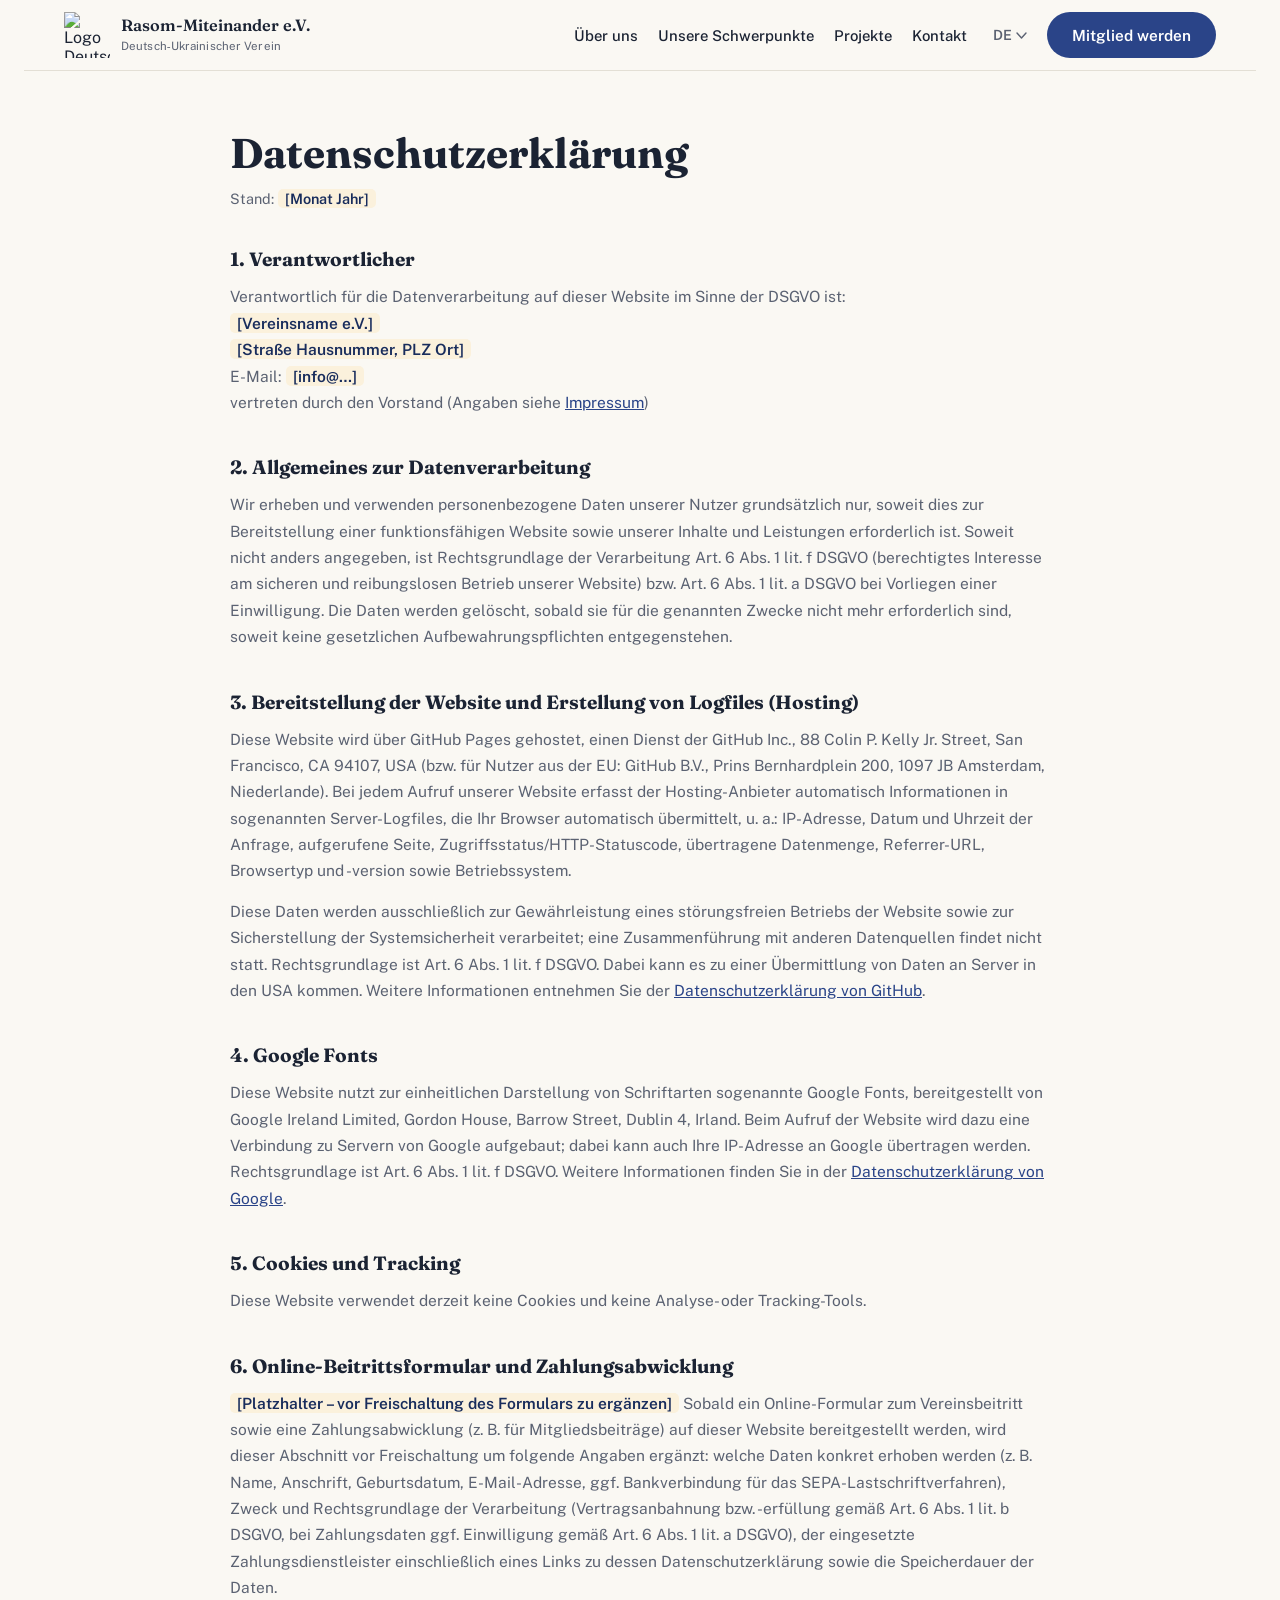
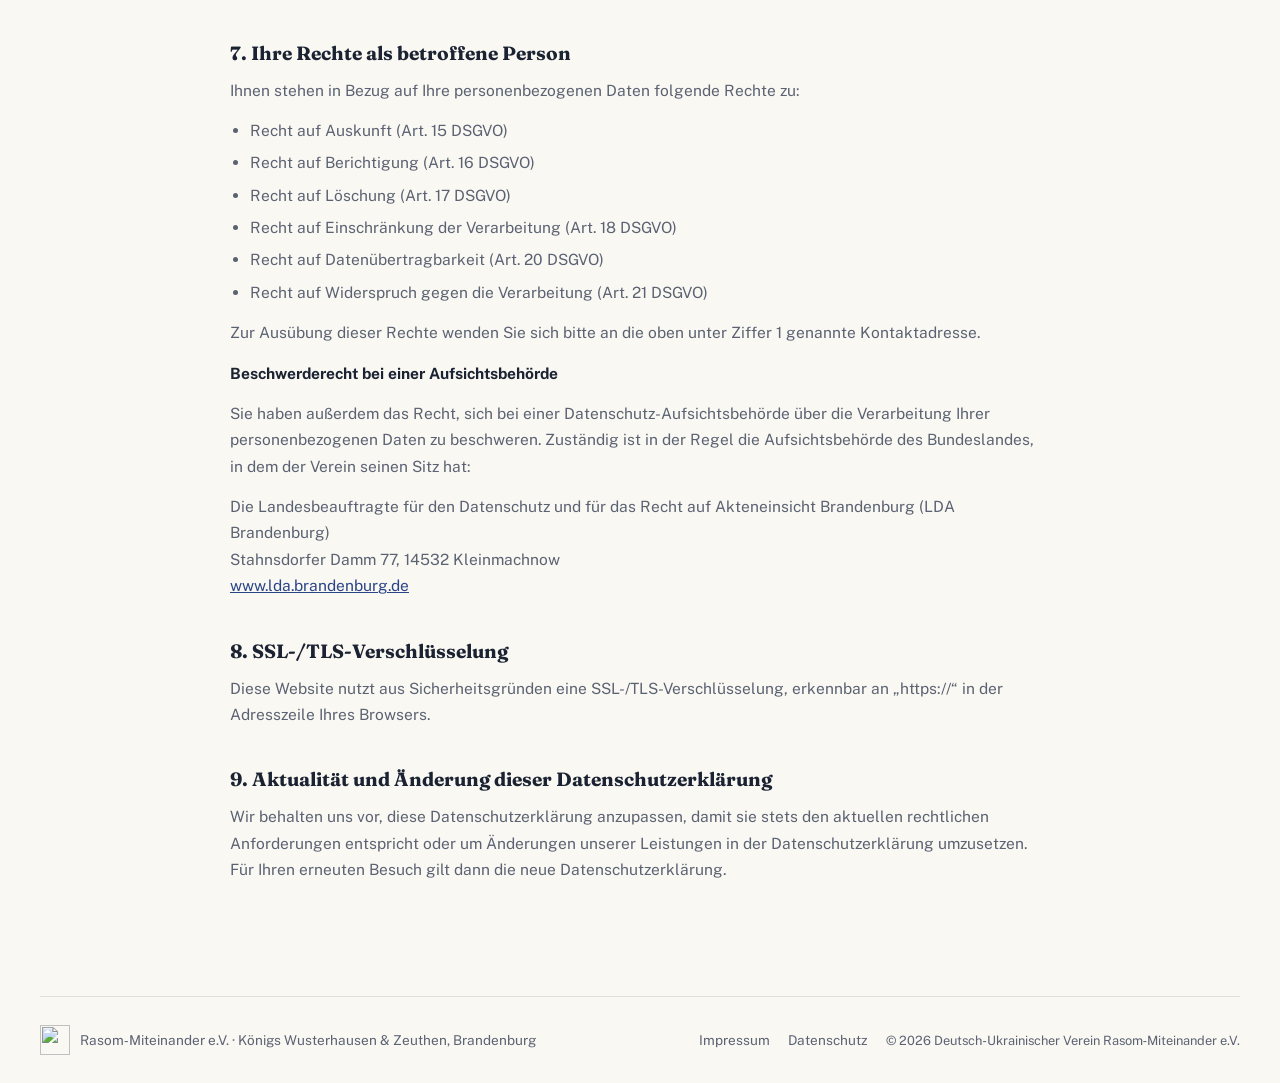
==== commit 24a3c71e: "Replace header donate button with Mitglied-werden CTA - Remove the heart-icon "Unterstützen" button " ====
--- a/datenschutz/index.html
+++ b/datenschutz/index.html
@@ -26,16 +26,14 @@
       <a href="/#schwerpunkte" data-i18n="nav.schwerpunkte">Unsere Schwerpunkte</a>
       <a href="/#" data-i18n="nav.projekte">Projekte</a>
       <a href="/#" data-i18n="nav.kontakt">Kontakt</a>
-      <a href="/mitglied-werden/" class="nav-cta-mitglied" data-i18n="nav.mitglied">Mitglied werden</a>
     </nav>
     <div class="header-actions">
       <button type="button" class="lang" id="lang-toggle" aria-label="Sprache wechseln: Deutsch / Українська">
         <span id="lang-label">DE</span>
         <svg width="11" height="7" viewBox="0 0 11 7" fill="none"><path d="M1 1L5.5 6L10 1" stroke="currentColor" stroke-width="1.4" stroke-linecap="round" stroke-linejoin="round"/></svg>
       </button>
-      <a class="btn btn-primary" href="/#unterstuetzen" aria-label="Unterstützen">
-        <svg width="15" height="15" viewBox="0 0 24 24" fill="currentColor"><path d="M12 21s-7.2-4.6-10-9.3C.3 8.6 1.6 4.9 5 4c2.2-.6 4.3.5 5.5 2.3C11.7 4.5 13.8 3.4 16 4c3.4.9 4.7 4.6 3 7.7C19.2 16.4 12 21 12 21z"/></svg>
-        <span class="btn-label" data-i18n="header.donate">Unterstützen</span>
+      <a class="btn btn-primary" href="/mitglied-werden/" aria-label="Mitglied werden">
+        <span class="btn-label" data-i18n="nav.mitglied">Mitglied werden</span>
       </a>
       <label class="hamburger" for="nav-toggle" aria-label="Menü öffnen">
         <svg width="22" height="22" viewBox="0 0 24 24" fill="none"><path d="M3 6h18M3 12h18M3 18h18" stroke="currentColor" stroke-width="2" stroke-linecap="round"/></svg>
--- a/css/style.css
+++ b/css/style.css
@@ -150,15 +150,6 @@
     white-space:nowrap;
   }
   nav.primary-nav a:hover{color:var(--primary);}
-  nav.primary-nav a.nav-cta-mitglied{
-    color:var(--primary);
-    font-weight:700;
-    border:1.5px solid var(--primary);
-    border-radius:999px;
-    padding:7px 16px;
-    transition:background .15s ease,color .15s ease;
-  }
-  nav.primary-nav a.nav-cta-mitglied:hover{background:var(--primary);color:#fff;}
   .lang{
     display:flex;
     align-items:center;
@@ -203,8 +194,6 @@
       transition:max-height .22s ease, opacity .18s ease, padding-block .22s ease;
     }
     nav.primary-nav a{padding:9px 0;width:100%;}
-    nav.primary-nav a.nav-cta-mitglied{border:none;padding:9px 0;}
-    nav.primary-nav a.nav-cta-mitglied:hover{background:none;color:var(--primary-dark);}
     .menu-toggle:checked ~ .nav-row nav.primary-nav{
       max-height:420px;
       padding-block:6px 16px;
@@ -221,8 +210,7 @@
     .brand-sub{display:none;}
     .brand img{height:38px;width:38px;}
     .brand-name{font-size:0.94rem;}
-    header .btn-primary{padding:11px;border-radius:50%;}
-    header .btn-primary .btn-label{display:none;}
+    header .btn-primary{padding:10px 14px;font-size:0.86rem;}
   }
 
   /* ---------- hero ---------- */
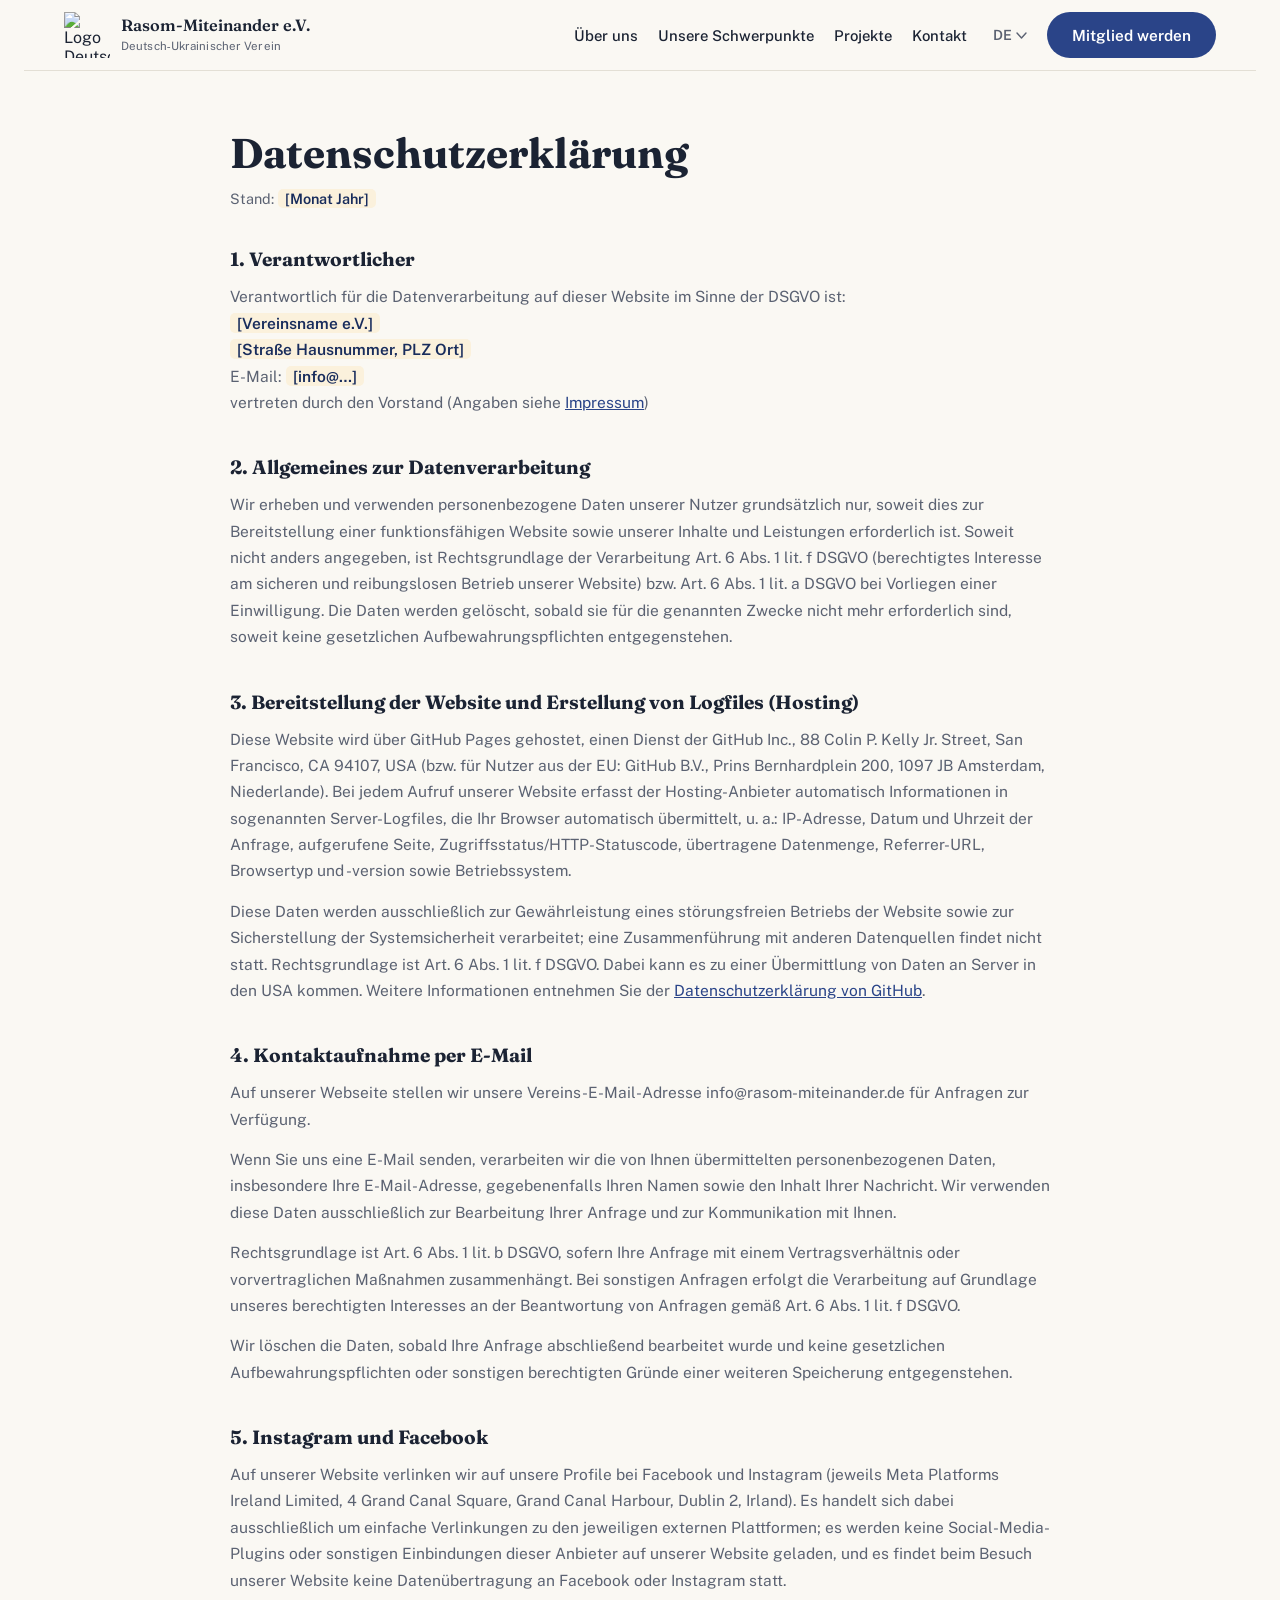
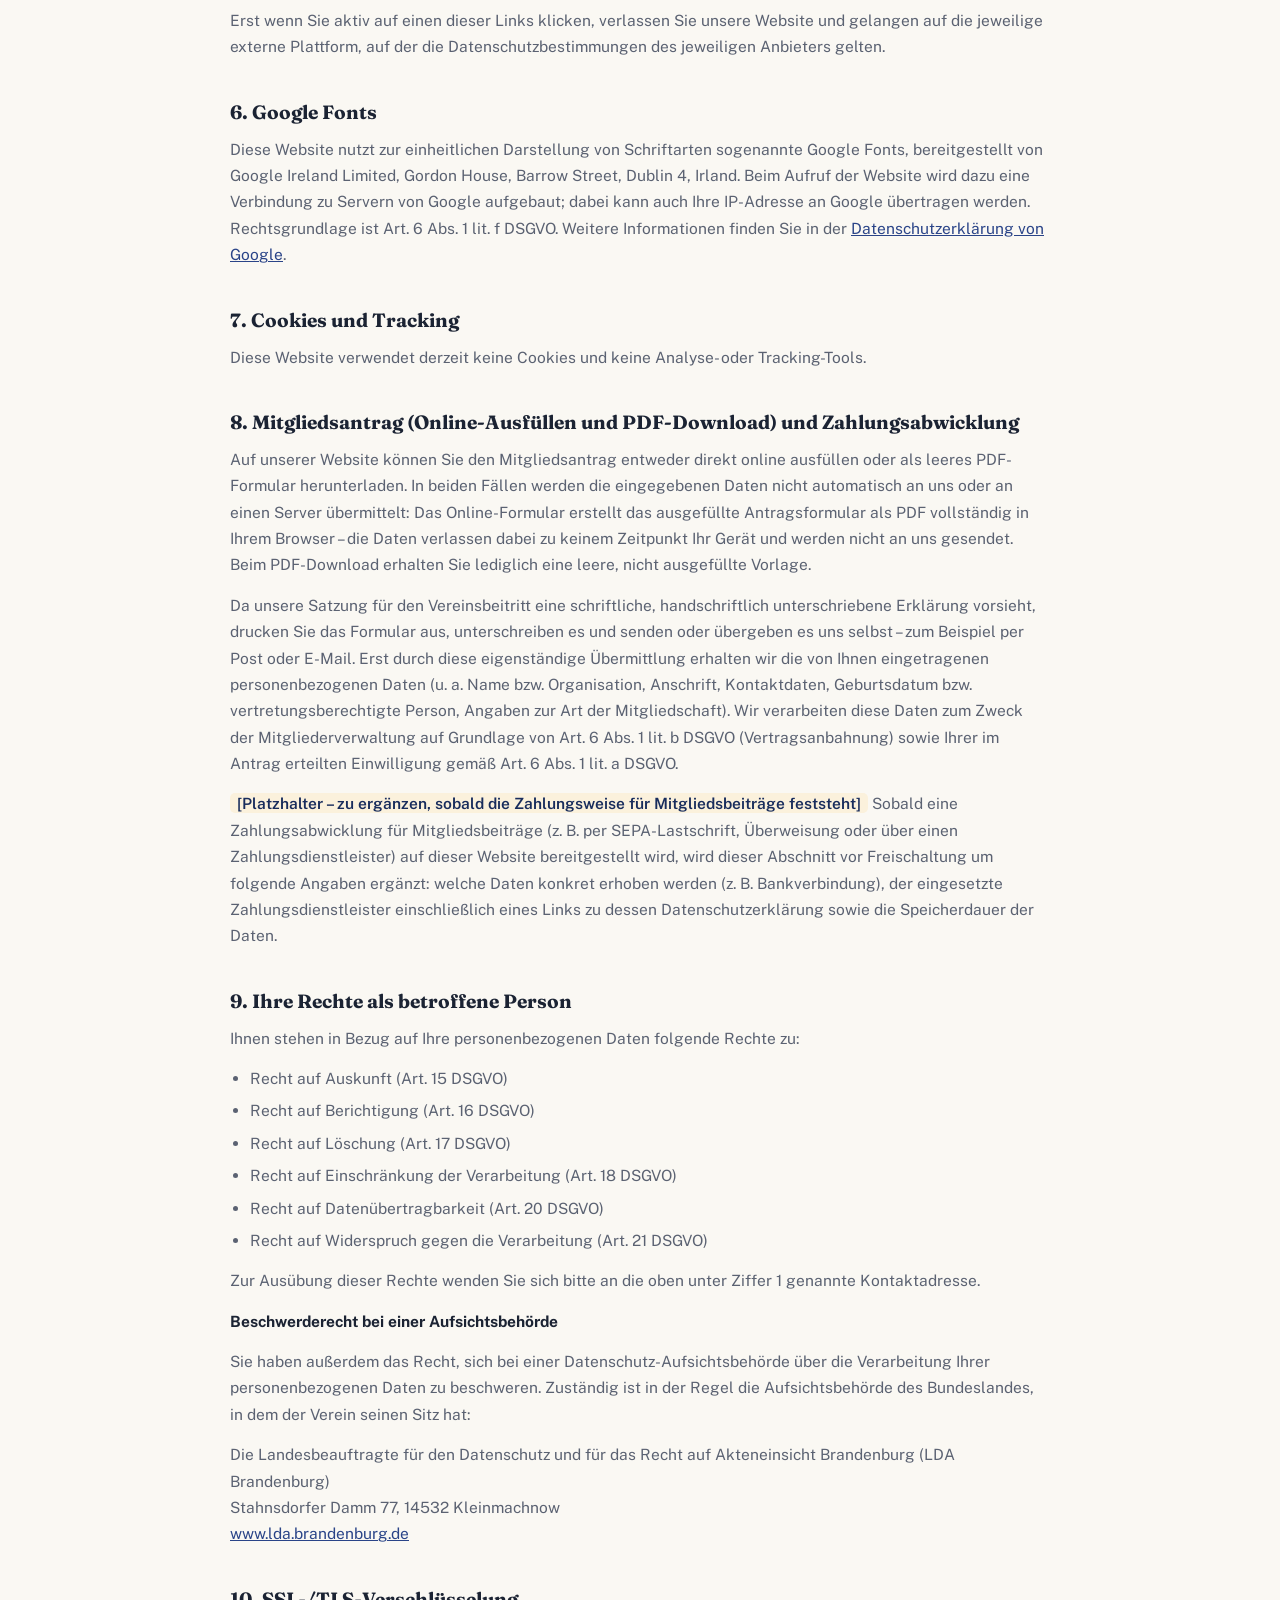
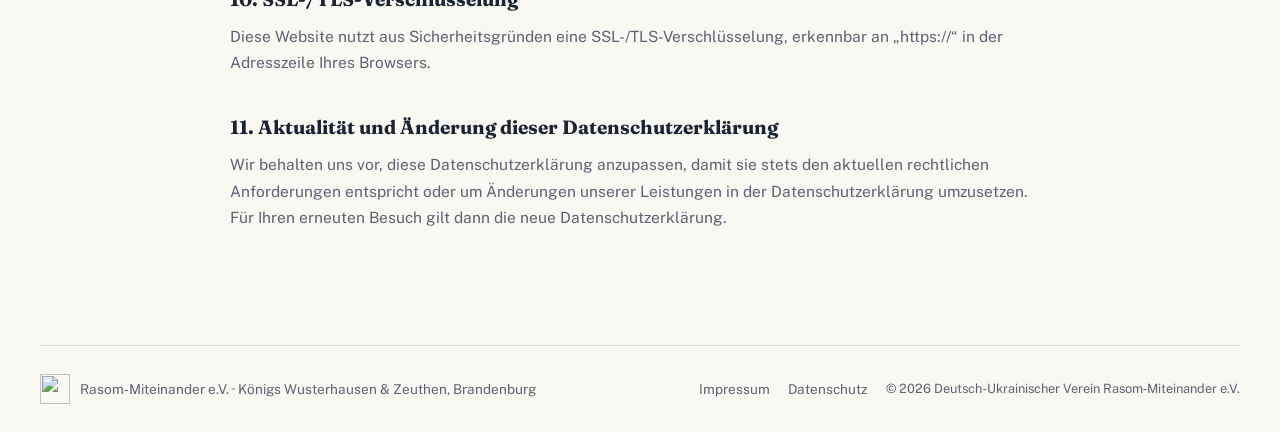
==== commit a178bfe5: "Round hero photo corners; update Datenschutz with email contact, social links, and membership applic" ====
--- a/datenschutz/index.html
+++ b/datenschutz/index.html
@@ -5,6 +5,27 @@
 <meta name="viewport" content="width=device-width, initial-scale=1.0">
 <title>Datenschutzerklärung – Rasom-Miteinander e.V.</title>
 <meta name="description" content="Datenschutzerklärung des Deutsch-Ukrainischen Vereins Rasom-Miteinander e.V.">
+<!-- TODO: canonical auf die Strato-Domain aktualisieren, sobald diese aktiv ist -->
+<link rel="canonical" href="https://rasom-miteinander.github.io/datenschutz/">
+<meta name="theme-color" content="#2A4488">
+<link rel="icon" href="/favicon.ico" sizes="any">
+<link rel="icon" type="image/png" sizes="32x32" href="/images/favicon-32x32.png">
+<link rel="icon" type="image/png" sizes="16x16" href="/images/favicon-16x16.png">
+<link rel="apple-touch-icon" href="/images/apple-touch-icon.png">
+<meta property="og:type" content="website">
+<meta property="og:site_name" content="Rasom-Miteinander e.V.">
+<meta property="og:locale" content="de_DE">
+<meta property="og:url" content="https://rasom-miteinander.github.io/datenschutz/">
+<meta property="og:title" content="Datenschutzerklärung – Rasom-Miteinander e.V.">
+<meta property="og:description" content="Datenschutzerklärung des Deutsch-Ukrainischen Vereins Rasom-Miteinander e.V.">
+<meta property="og:image" content="https://rasom-miteinander.github.io/images/og-image.jpg">
+<meta property="og:image:width" content="1200">
+<meta property="og:image:height" content="630">
+<meta property="og:image:alt" content="Mitglieder des Vereins Rasom-Miteinander bei einem Treffen vor Schloss Königs Wusterhausen">
+<meta name="twitter:card" content="summary_large_image">
+<meta name="twitter:title" content="Datenschutzerklärung – Rasom-Miteinander e.V.">
+<meta name="twitter:description" content="Datenschutzerklärung des Deutsch-Ukrainischen Vereins Rasom-Miteinander e.V.">
+<meta name="twitter:image" content="https://rasom-miteinander.github.io/images/og-image.jpg">
 <link rel="preconnect" href="https://fonts.googleapis.com">
 <link rel="preconnect" href="https://fonts.gstatic.com" crossorigin>
 <link href="https://fonts.googleapis.com/css2?family=Fraunces:opsz,wght@9..144,400;9..144,500;9..144,600;9..144,700&family=Public+Sans:wght@400;500;600;700&display=swap" rel="stylesheet">
@@ -25,7 +46,7 @@
       <a href="/#ueber-uns" data-i18n="nav.about">Über uns</a>
       <a href="/#schwerpunkte" data-i18n="nav.schwerpunkte">Unsere Schwerpunkte</a>
       <a href="/#" data-i18n="nav.projekte">Projekte</a>
-      <a href="/#" data-i18n="nav.kontakt">Kontakt</a>
+      <a href="/kontakt/" data-i18n="nav.kontakt">Kontakt</a>
     </nav>
     <div class="header-actions">
       <button type="button" class="lang" id="lang-toggle" aria-label="Sprache wechseln: Deutsch / Українська">
@@ -64,16 +85,28 @@
       <p>Diese Website wird über GitHub Pages gehostet, einen Dienst der GitHub Inc., 88 Colin P. Kelly Jr. Street, San Francisco, CA 94107, USA (bzw. für Nutzer aus der EU: GitHub B.V., Prins Bernhardplein 200, 1097 JB Amsterdam, Niederlande). Bei jedem Aufruf unserer Website erfasst der Hosting-Anbieter automatisch Informationen in sogenannten Server-Logfiles, die Ihr Browser automatisch übermittelt, u. a.: IP-Adresse, Datum und Uhrzeit der Anfrage, aufgerufene Seite, Zugriffsstatus/HTTP-Statuscode, übertragene Datenmenge, Referrer-URL, Browsertyp und -version sowie Betriebssystem.</p>
       <p>Diese Daten werden ausschließlich zur Gewährleistung eines störungsfreien Betriebs der Website sowie zur Sicherstellung der Systemsicherheit verarbeitet; eine Zusammenführung mit anderen Datenquellen findet nicht statt. Rechtsgrundlage ist Art. 6 Abs. 1 lit. f DSGVO. Dabei kann es zu einer Übermittlung von Daten an Server in den USA kommen. Weitere Informationen entnehmen Sie der <a href="https://docs.github.com/site-policy/privacy-policies/github-privacy-statement" target="_blank" rel="noopener">Datenschutzerklärung von GitHub</a>.</p>
 
-      <h2>4. Google Fonts</h2>
+      <h2>4. Kontaktaufnahme per E-Mail</h2>
+      <p>Auf unserer Webseite stellen wir unsere Vereins-E-Mail-Adresse info@rasom-miteinander.de für Anfragen zur Verfügung.</p>
+      <p>Wenn Sie uns eine E-Mail senden, verarbeiten wir die von Ihnen übermittelten personenbezogenen Daten, insbesondere Ihre E-Mail-Adresse, gegebenenfalls Ihren Namen sowie den Inhalt Ihrer Nachricht. Wir verwenden diese Daten ausschließlich zur Bearbeitung Ihrer Anfrage und zur Kommunikation mit Ihnen.</p>
+      <p>Rechtsgrundlage ist Art. 6 Abs. 1 lit. b DSGVO, sofern Ihre Anfrage mit einem Vertragsverhältnis oder vorvertraglichen Maßnahmen zusammenhängt. Bei sonstigen Anfragen erfolgt die Verarbeitung auf Grundlage unseres berechtigten Interesses an der Beantwortung von Anfragen gemäß Art. 6 Abs. 1 lit. f DSGVO.</p>
+      <p>Wir löschen die Daten, sobald Ihre Anfrage abschließend bearbeitet wurde und keine gesetzlichen Aufbewahrungspflichten oder sonstigen berechtigten Gründe einer weiteren Speicherung entgegenstehen.</p>
+
+      <h2>5. Instagram und Facebook</h2>
+      <p>Auf unserer Website verlinken wir auf unsere Profile bei Facebook und Instagram (jeweils Meta Platforms Ireland Limited, 4 Grand Canal Square, Grand Canal Harbour, Dublin 2, Irland). Es handelt sich dabei ausschließlich um einfache Verlinkungen zu den jeweiligen externen Plattformen; es werden keine Social-Media-Plugins oder sonstigen Einbindungen dieser Anbieter auf unserer Website geladen, und es findet beim Besuch unserer Website keine Datenübertragung an Facebook oder Instagram statt.</p>
+      <p>Erst wenn Sie aktiv auf einen dieser Links klicken, verlassen Sie unsere Website und gelangen auf die jeweilige externe Plattform, auf der die Datenschutzbestimmungen des jeweiligen Anbieters gelten.</p>
+
+      <h2>6. Google Fonts</h2>
       <p>Diese Website nutzt zur einheitlichen Darstellung von Schriftarten sogenannte Google Fonts, bereitgestellt von Google Ireland Limited, Gordon House, Barrow Street, Dublin 4, Irland. Beim Aufruf der Website wird dazu eine Verbindung zu Servern von Google aufgebaut; dabei kann auch Ihre IP-Adresse an Google übertragen werden. Rechtsgrundlage ist Art. 6 Abs. 1 lit. f DSGVO. Weitere Informationen finden Sie in der <a href="https://policies.google.com/privacy" target="_blank" rel="noopener">Datenschutzerklärung von Google</a>.</p>
 
-      <h2>5. Cookies und Tracking</h2>
+      <h2>7. Cookies und Tracking</h2>
       <p>Diese Website verwendet derzeit keine Cookies und keine Analyse- oder Tracking-Tools.</p>
 
-      <h2>6. Online-Beitrittsformular und Zahlungsabwicklung</h2>
-      <p><span class="legal-placeholder">[Platzhalter – vor Freischaltung des Formulars zu ergänzen]</span> Sobald ein Online-Formular zum Vereinsbeitritt sowie eine Zahlungsabwicklung (z. B. für Mitgliedsbeiträge) auf dieser Website bereitgestellt werden, wird dieser Abschnitt vor Freischaltung um folgende Angaben ergänzt: welche Daten konkret erhoben werden (z. B. Name, Anschrift, Geburtsdatum, E-Mail-Adresse, ggf. Bankverbindung für das SEPA-Lastschriftverfahren), Zweck und Rechtsgrundlage der Verarbeitung (Vertragsanbahnung bzw. -erfüllung gemäß Art. 6 Abs. 1 lit. b DSGVO, bei Zahlungsdaten ggf. Einwilligung gemäß Art. 6 Abs. 1 lit. a DSGVO), der eingesetzte Zahlungsdienstleister einschließlich eines Links zu dessen Datenschutzerklärung sowie die Speicherdauer der Daten.</p>
+      <h2>8. Mitgliedsantrag (Online-Ausfüllen und PDF-Download) und Zahlungsabwicklung</h2>
+      <p>Auf unserer Website können Sie den Mitgliedsantrag entweder direkt online ausfüllen oder als leeres PDF-Formular herunterladen. In beiden Fällen werden die eingegebenen Daten nicht automatisch an uns oder an einen Server übermittelt: Das Online-Formular erstellt das ausgefüllte Antragsformular als PDF vollständig in Ihrem Browser – die Daten verlassen dabei zu keinem Zeitpunkt Ihr Gerät und werden nicht an uns gesendet. Beim PDF-Download erhalten Sie lediglich eine leere, nicht ausgefüllte Vorlage.</p>
+      <p>Da unsere Satzung für den Vereinsbeitritt eine schriftliche, handschriftlich unterschriebene Erklärung vorsieht, drucken Sie das Formular aus, unterschreiben es und senden oder übergeben es uns selbst – zum Beispiel per Post oder E-Mail. Erst durch diese eigenständige Übermittlung erhalten wir die von Ihnen eingetragenen personenbezogenen Daten (u. a. Name bzw. Organisation, Anschrift, Kontaktdaten, Geburtsdatum bzw. vertretungsberechtigte Person, Angaben zur Art der Mitgliedschaft). Wir verarbeiten diese Daten zum Zweck der Mitgliederverwaltung auf Grundlage von Art. 6 Abs. 1 lit. b DSGVO (Vertragsanbahnung) sowie Ihrer im Antrag erteilten Einwilligung gemäß Art. 6 Abs. 1 lit. a DSGVO.</p>
+      <p><span class="legal-placeholder">[Platzhalter – zu ergänzen, sobald die Zahlungsweise für Mitgliedsbeiträge feststeht]</span> Sobald eine Zahlungsabwicklung für Mitgliedsbeiträge (z. B. per SEPA-Lastschrift, Überweisung oder über einen Zahlungsdienstleister) auf dieser Website bereitgestellt wird, wird dieser Abschnitt vor Freischaltung um folgende Angaben ergänzt: welche Daten konkret erhoben werden (z. B. Bankverbindung), der eingesetzte Zahlungsdienstleister einschließlich eines Links zu dessen Datenschutzerklärung sowie die Speicherdauer der Daten.</p>
 
-      <h2>7. Ihre Rechte als betroffene Person</h2>
+      <h2>9. Ihre Rechte als betroffene Person</h2>
       <p>Ihnen stehen in Bezug auf Ihre personenbezogenen Daten folgende Rechte zu:</p>
       <ul>
         <li>Recht auf Auskunft (Art. 15 DSGVO)</li>
@@ -91,10 +124,10 @@
       Stahnsdorfer Damm 77, 14532 Kleinmachnow<br>
       <a href="https://www.lda.brandenburg.de" target="_blank" rel="noopener">www.lda.brandenburg.de</a></p>
 
-      <h2>8. SSL-/TLS-Verschlüsselung</h2>
+      <h2>10. SSL-/TLS-Verschlüsselung</h2>
       <p>Diese Website nutzt aus Sicherheitsgründen eine SSL-/TLS-Verschlüsselung, erkennbar an „https://“ in der Adresszeile Ihres Browsers.</p>
 
-      <h2>9. Aktualität und Änderung dieser Datenschutzerklärung</h2>
+      <h2>11. Aktualität und Änderung dieser Datenschutzerklärung</h2>
       <p>Wir behalten uns vor, diese Datenschutzerklärung anzupassen, damit sie stets den aktuellen rechtlichen Anforderungen entspricht oder um Änderungen unserer Leistungen in der Datenschutzerklärung umzusetzen. Für Ihren erneuten Besuch gilt dann die neue Datenschutzerklärung.</p>
     </div>
   </section>
--- a/css/style.css
+++ b/css/style.css
@@ -13,7 +13,7 @@
     --shadow: 0 18px 40px -22px rgba(27,35,51,0.28);
     color-scheme: light;
 
-    /* hero photo dissolve masks: 1 = horizontal fade that finishes in the empty area before the first person, 2 = very light top/bottom softening (keeps tower tip + feet fully visible), 3 = gentle organic edge */
+    /* hero photo dissolve masks: 1 = horizontal fade that finishes in the empty area before the first person, 2 = very light top/bottom softening (keeps tower tip + feet fully visible) */
     --hero-mask-1: linear-gradient(100deg,
         rgba(0,0,0,0) 0%, rgba(0,0,0,0) 2%,
         rgba(0,0,0,0.22) 5%, rgba(0,0,0,0.55) 8%,
@@ -23,7 +23,6 @@
         rgba(0,0,0,0.72) 0%, rgba(0,0,0,0.93) 3%,
         rgba(0,0,0,1) 8%, rgba(0,0,0,1) 93%,
         rgba(0,0,0,0.88) 97%, rgba(0,0,0,0.7) 100%);
-    --hero-mask-3: url("[data-uri]");
   }
   @media (prefers-color-scheme: dark){
     :root:not([data-theme="light"]){
@@ -262,25 +261,15 @@
   .hero-photo img{
     width:100%;height:100%;object-fit:cover;object-position:0% 0%;
     display:block;
-    -webkit-mask-image: var(--hero-mask-1), var(--hero-mask-3);
-    mask-image: var(--hero-mask-1), var(--hero-mask-3);
-    -webkit-mask-repeat:no-repeat, no-repeat;
-    mask-repeat:no-repeat, no-repeat;
-    -webkit-mask-size:100% 100%, 100% 100%;
-    mask-size:100% 100%, 100% 100%;
-    -webkit-mask-position:center, center;
-    mask-position:center, center;
-    -webkit-mask-composite: source-in, source-in;
-    mask-composite: intersect, intersect;
-  }
-  .hero-heart{
-    position:absolute;
-    top:2%;
-    right:6%;
-    width:clamp(42px,6vw,58px);
-    height:auto;
-    z-index:3;
-    pointer-events:none;
+    border-radius:10%;
+    -webkit-mask-image: var(--hero-mask-1);
+    mask-image: var(--hero-mask-1);
+    -webkit-mask-repeat:no-repeat;
+    mask-repeat:no-repeat;
+    -webkit-mask-size:100% 100%;
+    mask-size:100% 100%;
+    -webkit-mask-position:center;
+    mask-position:center;
   }
 
   @media (min-width:861px){
@@ -288,7 +277,7 @@
       display:flex;
       flex-direction:row;
       align-items:center;
-      min-height:clamp(400px,50vh,560px);
+      min-height:clamp(480px,60vh,672px);
     }
     .hero-copy{flex:0 0 auto;}
     .hero-photo{
@@ -301,16 +290,16 @@
       aspect-ratio:1.193;
     }
     .hero-photo img{
-      -webkit-mask-image: var(--hero-mask-1), var(--hero-mask-2), var(--hero-mask-3);
-      mask-image: var(--hero-mask-1), var(--hero-mask-2), var(--hero-mask-3);
-      -webkit-mask-repeat:no-repeat, no-repeat, no-repeat;
-      mask-repeat:no-repeat, no-repeat, no-repeat;
-      -webkit-mask-size:100% 100%, 100% 100%, 100% 100%;
-      mask-size:100% 100%, 100% 100%, 100% 100%;
-      -webkit-mask-position:center, center, center;
-      mask-position:center, center, center;
-      -webkit-mask-composite: source-in, source-in, source-in;
-      mask-composite: intersect, intersect, intersect;
+      -webkit-mask-image: var(--hero-mask-1), var(--hero-mask-2);
+      mask-image: var(--hero-mask-1), var(--hero-mask-2);
+      -webkit-mask-repeat:no-repeat, no-repeat;
+      mask-repeat:no-repeat, no-repeat;
+      -webkit-mask-size:100% 100%, 100% 100%;
+      mask-size:100% 100%, 100% 100%;
+      -webkit-mask-position:center, center;
+      mask-position:center, center;
+      -webkit-mask-composite: source-in;
+      mask-composite: intersect;
     }
   }
 
@@ -667,6 +656,27 @@
   .legal-page a{color:var(--primary);text-decoration:underline;}
   .legal-page strong{color:var(--text);}
   .legal-placeholder{background:var(--accent-tint);color:var(--primary-dark);padding:1px 7px;border-radius:5px;font-weight:600;}
+
+  /* ---------- kontakt page ---------- */
+  .kontakt-page{padding:56px 0 110px;}
+  .kontakt-page .wrap{max-width:820px;}
+  .kontakt-page h1{font-size:clamp(2rem,4vw,2.6rem);margin-bottom:18px;}
+  .kontakt-list{display:flex;flex-direction:column;gap:30px;margin-top:40px;}
+  .kontakt-row{display:flex;align-items:flex-start;gap:16px;}
+  .kontakt-icon{width:22px;height:22px;flex:none;color:var(--primary);margin-top:3px;}
+  .kontakt-row strong{display:block;font-size:1.02rem;font-weight:700;margin-bottom:5px;}
+  .kontakt-row span,
+  .kontakt-row a{display:block;color:var(--text-muted);font-size:0.97rem;line-height:1.6;}
+  .kontakt-row a{color:var(--primary);text-decoration:none;}
+  .kontakt-row a:hover{text-decoration:underline;}
+  .kontakt-social{display:flex;gap:14px;margin-top:6px;}
+  .kontakt-social a{
+    width:40px;height:40px;border-radius:50%;
+    background:var(--primary);color:#fff;
+    display:flex;align-items:center;justify-content:center;
+    transition:background .15s ease;
+  }
+  .kontakt-social a:hover{background:var(--primary-dark);}
 
   /* ---------- mitglied werden (membership page) ---------- */
   .mitglied-hero{padding:56px 0 8px;}
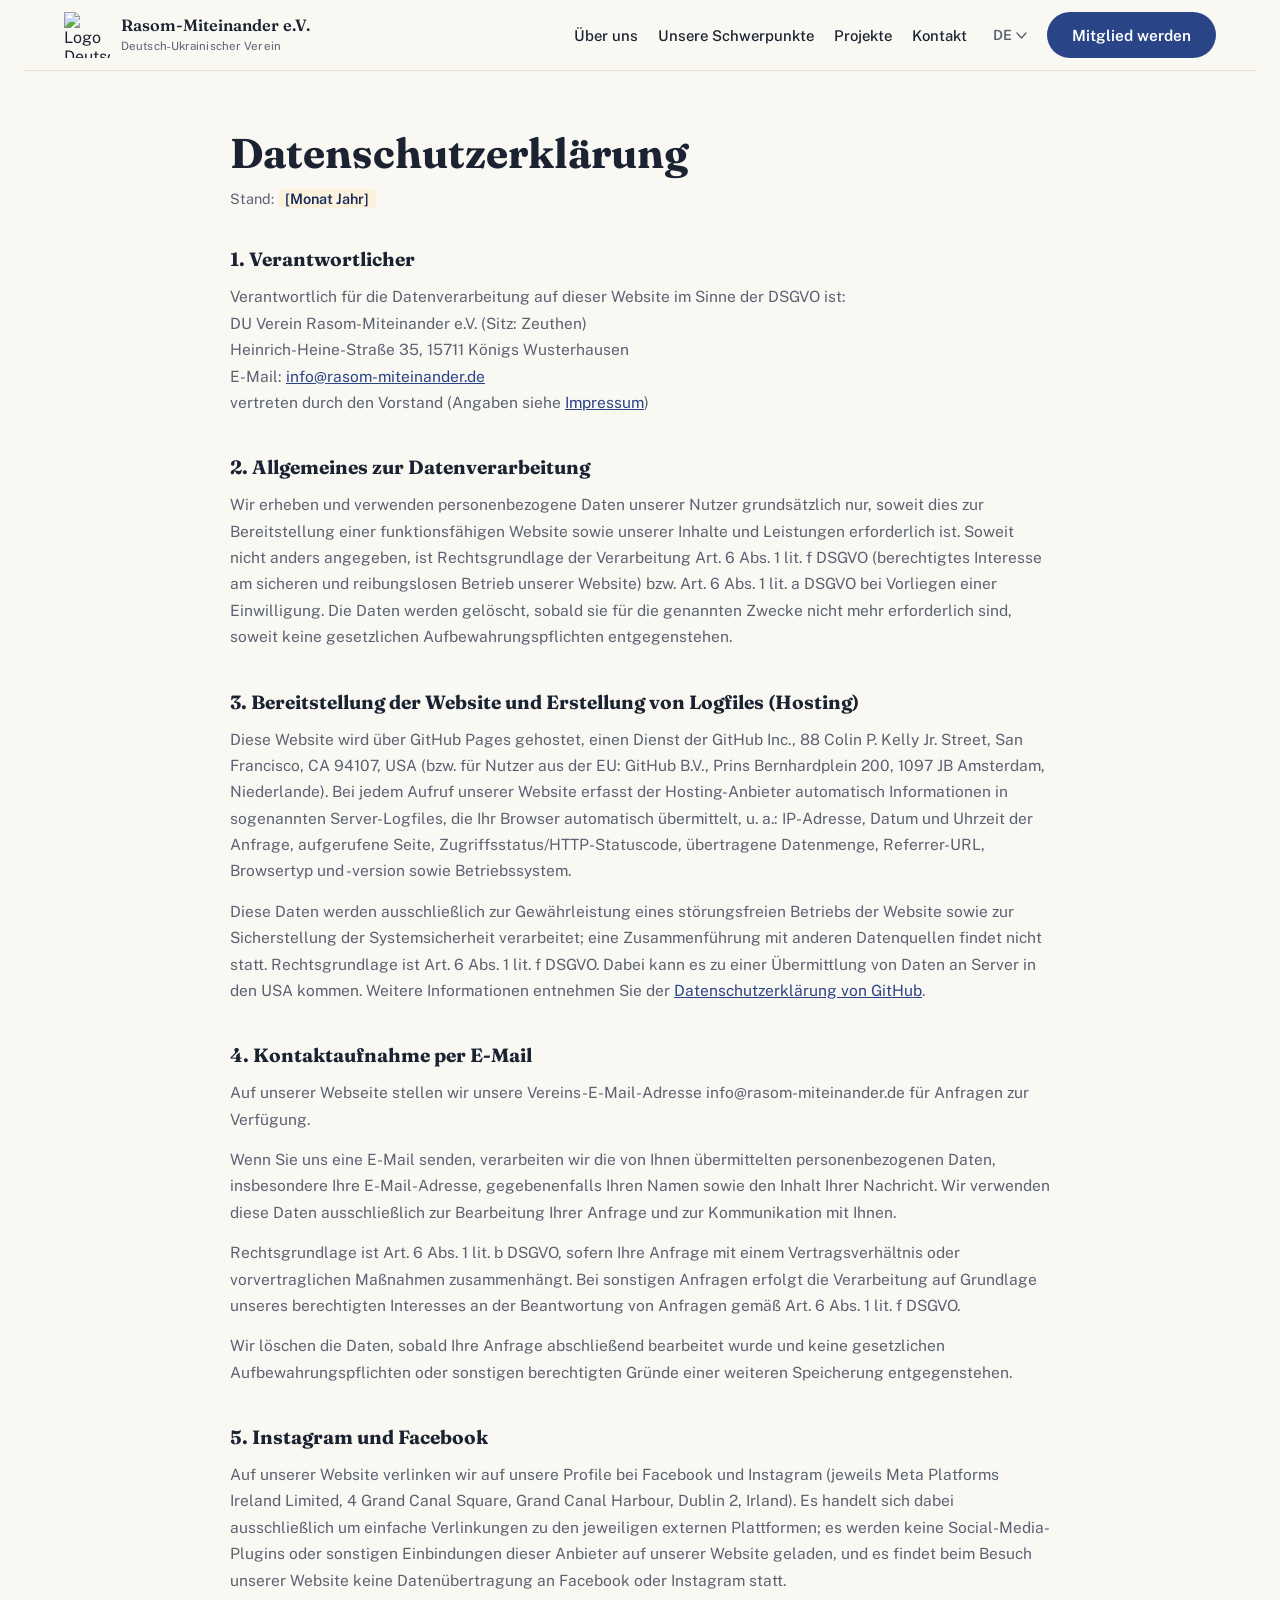
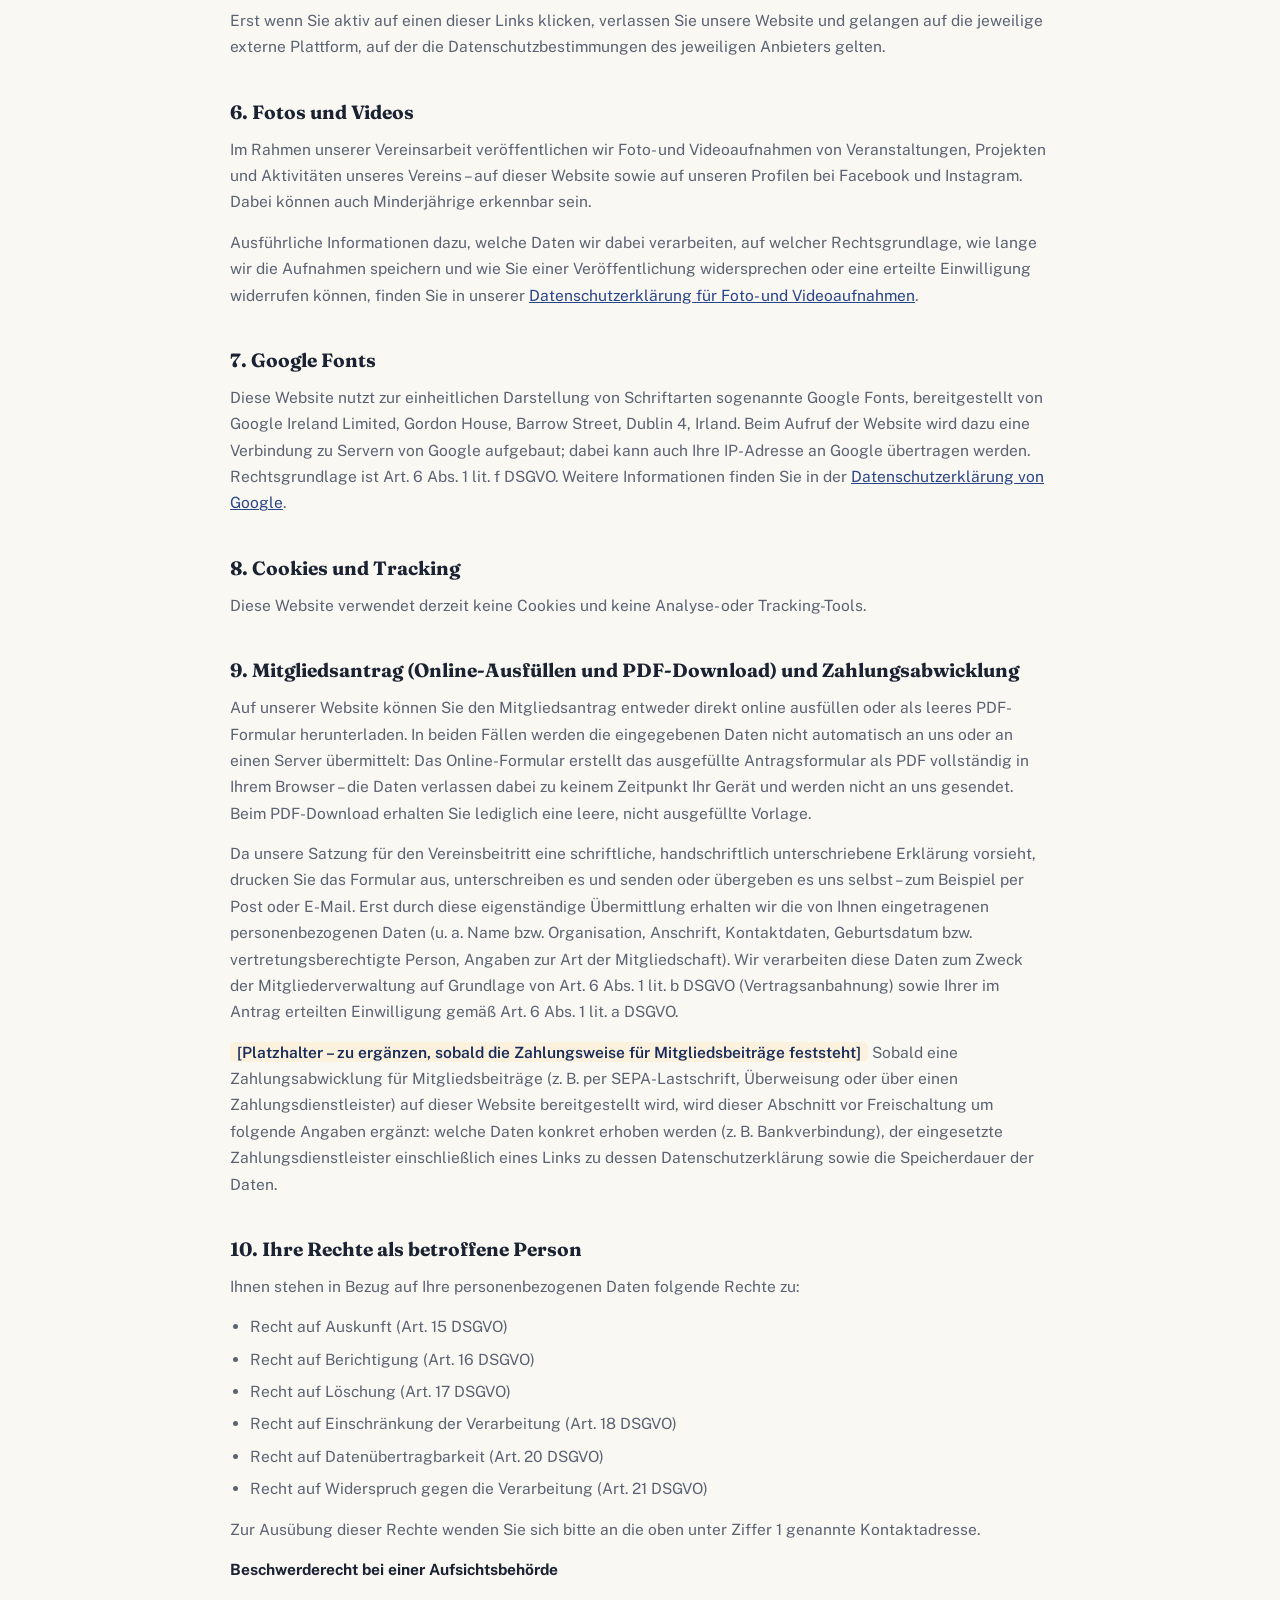
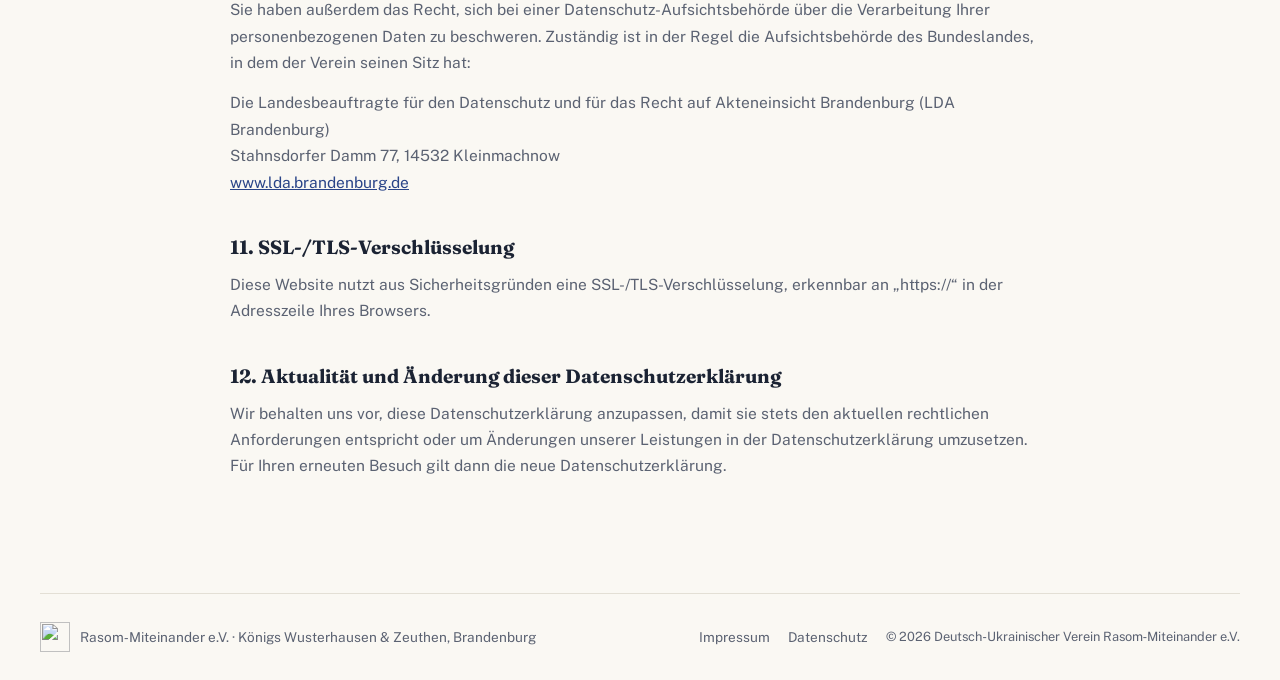
==== commit 4b6fd3c6: "Datenschutz: echte Vereinsdaten, Foto/Video-Einwilligung, Eckenradius, Blik im Himmel entfernt" ====
--- a/datenschutz/index.html
+++ b/datenschutz/index.html
@@ -72,9 +72,9 @@
       <h2>1. Verantwortlicher</h2>
       <p>
         Verantwortlich für die Datenverarbeitung auf dieser Website im Sinne der DSGVO ist:<br>
-        <span class="legal-placeholder">[Vereinsname e.V.]</span><br>
-        <span class="legal-placeholder">[Straße Hausnummer, PLZ Ort]</span><br>
-        E-Mail: <span class="legal-placeholder">[info@…]</span><br>
+        DU Verein Rasom-Miteinander e.V. (Sitz: Zeuthen)<br>
+        Heinrich-Heine-Straße 35, 15711 Königs Wusterhausen<br>
+        E-Mail: <a href="mailto:info@rasom-miteinander.de">info@rasom-miteinander.de</a><br>
         vertreten durch den Vorstand (Angaben siehe <a href="/impressum/">Impressum</a>)
       </p>
 
@@ -95,18 +95,22 @@
       <p>Auf unserer Website verlinken wir auf unsere Profile bei Facebook und Instagram (jeweils Meta Platforms Ireland Limited, 4 Grand Canal Square, Grand Canal Harbour, Dublin 2, Irland). Es handelt sich dabei ausschließlich um einfache Verlinkungen zu den jeweiligen externen Plattformen; es werden keine Social-Media-Plugins oder sonstigen Einbindungen dieser Anbieter auf unserer Website geladen, und es findet beim Besuch unserer Website keine Datenübertragung an Facebook oder Instagram statt.</p>
       <p>Erst wenn Sie aktiv auf einen dieser Links klicken, verlassen Sie unsere Website und gelangen auf die jeweilige externe Plattform, auf der die Datenschutzbestimmungen des jeweiligen Anbieters gelten.</p>
 
-      <h2>6. Google Fonts</h2>
+      <h2>6. Fotos und Videos</h2>
+      <p>Im Rahmen unserer Vereinsarbeit veröffentlichen wir Foto- und Videoaufnahmen von Veranstaltungen, Projekten und Aktivitäten unseres Vereins – auf dieser Website sowie auf unseren Profilen bei Facebook und Instagram. Dabei können auch Minderjährige erkennbar sein.</p>
+      <p>Ausführliche Informationen dazu, welche Daten wir dabei verarbeiten, auf welcher Rechtsgrundlage, wie lange wir die Aufnahmen speichern und wie Sie einer Veröffentlichung widersprechen oder eine erteilte Einwilligung widerrufen können, finden Sie in unserer <a href="/datenschutz-fotos/">Datenschutzerklärung für Foto- und Videoaufnahmen</a>.</p>
+
+      <h2>7. Google Fonts</h2>
       <p>Diese Website nutzt zur einheitlichen Darstellung von Schriftarten sogenannte Google Fonts, bereitgestellt von Google Ireland Limited, Gordon House, Barrow Street, Dublin 4, Irland. Beim Aufruf der Website wird dazu eine Verbindung zu Servern von Google aufgebaut; dabei kann auch Ihre IP-Adresse an Google übertragen werden. Rechtsgrundlage ist Art. 6 Abs. 1 lit. f DSGVO. Weitere Informationen finden Sie in der <a href="https://policies.google.com/privacy" target="_blank" rel="noopener">Datenschutzerklärung von Google</a>.</p>
 
-      <h2>7. Cookies und Tracking</h2>
+      <h2>8. Cookies und Tracking</h2>
       <p>Diese Website verwendet derzeit keine Cookies und keine Analyse- oder Tracking-Tools.</p>
 
-      <h2>8. Mitgliedsantrag (Online-Ausfüllen und PDF-Download) und Zahlungsabwicklung</h2>
+      <h2>9. Mitgliedsantrag (Online-Ausfüllen und PDF-Download) und Zahlungsabwicklung</h2>
       <p>Auf unserer Website können Sie den Mitgliedsantrag entweder direkt online ausfüllen oder als leeres PDF-Formular herunterladen. In beiden Fällen werden die eingegebenen Daten nicht automatisch an uns oder an einen Server übermittelt: Das Online-Formular erstellt das ausgefüllte Antragsformular als PDF vollständig in Ihrem Browser – die Daten verlassen dabei zu keinem Zeitpunkt Ihr Gerät und werden nicht an uns gesendet. Beim PDF-Download erhalten Sie lediglich eine leere, nicht ausgefüllte Vorlage.</p>
       <p>Da unsere Satzung für den Vereinsbeitritt eine schriftliche, handschriftlich unterschriebene Erklärung vorsieht, drucken Sie das Formular aus, unterschreiben es und senden oder übergeben es uns selbst – zum Beispiel per Post oder E-Mail. Erst durch diese eigenständige Übermittlung erhalten wir die von Ihnen eingetragenen personenbezogenen Daten (u. a. Name bzw. Organisation, Anschrift, Kontaktdaten, Geburtsdatum bzw. vertretungsberechtigte Person, Angaben zur Art der Mitgliedschaft). Wir verarbeiten diese Daten zum Zweck der Mitgliederverwaltung auf Grundlage von Art. 6 Abs. 1 lit. b DSGVO (Vertragsanbahnung) sowie Ihrer im Antrag erteilten Einwilligung gemäß Art. 6 Abs. 1 lit. a DSGVO.</p>
       <p><span class="legal-placeholder">[Platzhalter – zu ergänzen, sobald die Zahlungsweise für Mitgliedsbeiträge feststeht]</span> Sobald eine Zahlungsabwicklung für Mitgliedsbeiträge (z. B. per SEPA-Lastschrift, Überweisung oder über einen Zahlungsdienstleister) auf dieser Website bereitgestellt wird, wird dieser Abschnitt vor Freischaltung um folgende Angaben ergänzt: welche Daten konkret erhoben werden (z. B. Bankverbindung), der eingesetzte Zahlungsdienstleister einschließlich eines Links zu dessen Datenschutzerklärung sowie die Speicherdauer der Daten.</p>
 
-      <h2>9. Ihre Rechte als betroffene Person</h2>
+      <h2>10. Ihre Rechte als betroffene Person</h2>
       <p>Ihnen stehen in Bezug auf Ihre personenbezogenen Daten folgende Rechte zu:</p>
       <ul>
         <li>Recht auf Auskunft (Art. 15 DSGVO)</li>
@@ -124,10 +128,10 @@
       Stahnsdorfer Damm 77, 14532 Kleinmachnow<br>
       <a href="https://www.lda.brandenburg.de" target="_blank" rel="noopener">www.lda.brandenburg.de</a></p>
 
-      <h2>10. SSL-/TLS-Verschlüsselung</h2>
+      <h2>11. SSL-/TLS-Verschlüsselung</h2>
       <p>Diese Website nutzt aus Sicherheitsgründen eine SSL-/TLS-Verschlüsselung, erkennbar an „https://“ in der Adresszeile Ihres Browsers.</p>
 
-      <h2>11. Aktualität und Änderung dieser Datenschutzerklärung</h2>
+      <h2>12. Aktualität und Änderung dieser Datenschutzerklärung</h2>
       <p>Wir behalten uns vor, diese Datenschutzerklärung anzupassen, damit sie stets den aktuellen rechtlichen Anforderungen entspricht oder um Änderungen unserer Leistungen in der Datenschutzerklärung umzusetzen. Für Ihren erneuten Besuch gilt dann die neue Datenschutzerklärung.</p>
     </div>
   </section>
--- a/css/style.css
+++ b/css/style.css
@@ -652,6 +652,8 @@
   .legal-page h2:first-of-type{margin-top:0;}
   .legal-page p{color:var(--text-muted);line-height:1.7;margin:0 0 14px;font-size:0.97rem;}
   .legal-page ul{color:var(--text-muted);line-height:1.7;margin:0 0 14px;padding-left:20px;font-size:0.97rem;}
+  .legal-page ol{color:var(--text-muted);line-height:1.7;margin:0 0 14px;padding-left:22px;font-size:0.97rem;}
+  .legal-page address{font-style:normal;}
   .legal-page li{margin-bottom:6px;}
   .legal-page a{color:var(--primary);text-decoration:underline;}
   .legal-page strong{color:var(--text);}
